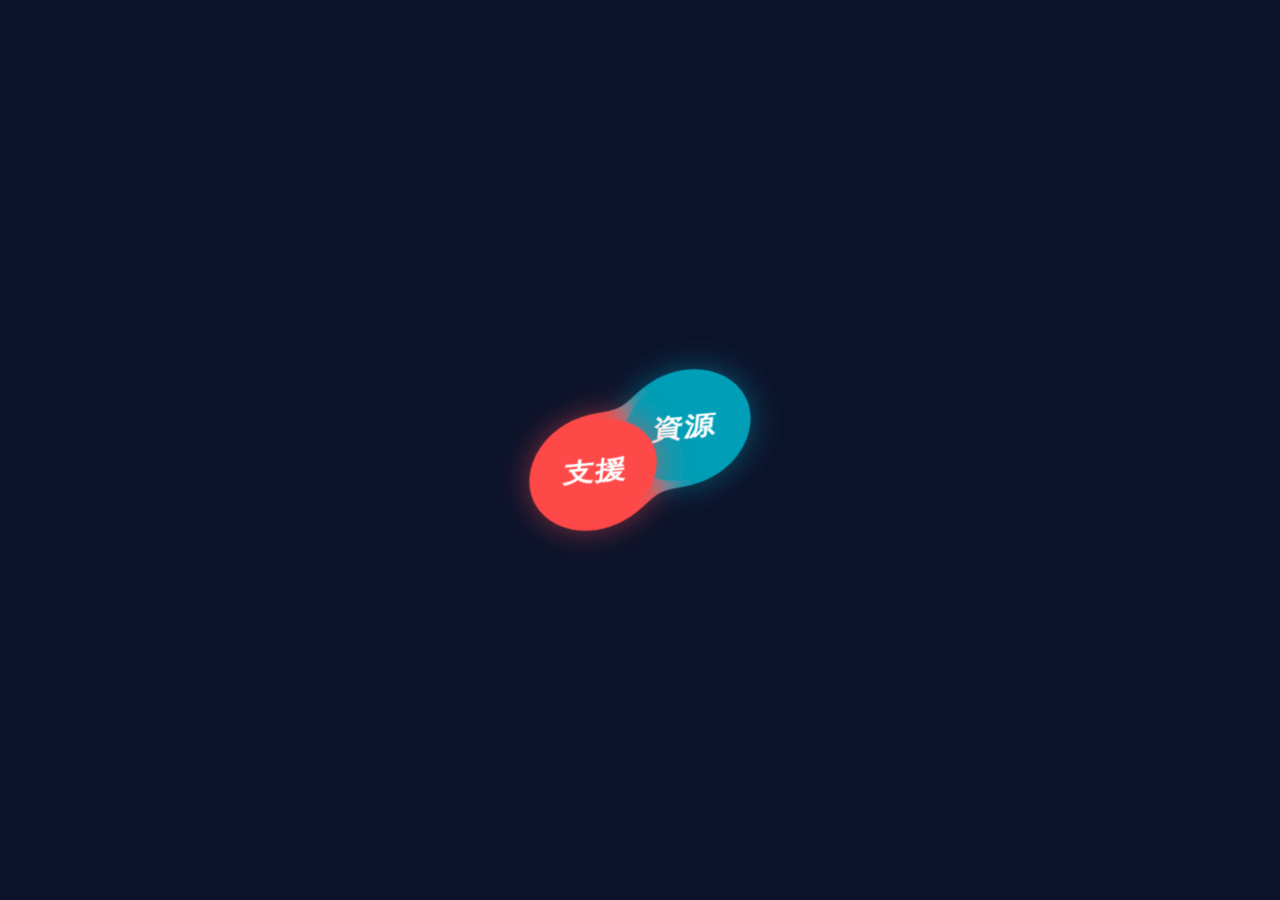
==== index.html @ 85cd34ab "電腦瀏覽適配完成，手機瀏覽仍在調整中" ====
<!DOCTYPE html>
<html lang="zh-TW">
<head>
  <meta charset="UTF-8">
  <meta name="viewport" content="width=device-width, initial-scale=1.0">
  <title>奇老師的資源教室</title>
  <link rel="shortcut icon" href="favicon.ico" type="image/x-icon">
  <!-- 全局與各區塊獨立 CSS -->
  <link rel="stylesheet" href="css/main.css">
  <link rel="stylesheet" href="css/hero.css">
  <link rel="stylesheet" href="css/bento.css">
  <link rel="stylesheet" href="css/modal.css">
</head>
<body>

  <!-- 1. 頂部導覽列 -->
  <header>
    <nav class="navbar">
      <div class="logo">
        <a href="index.html">
         <span class="logo-prefix">奇老師的</span>
         <span class="logo-rotator">
            <span class="logo-word text-blue active">資源</span>
            <span class="logo-word text-red">支援</span>
          </span>
          <span class="logo-suffix">教室</span>
        </a>
      </div>

      <!-- 漢堡按鈕 (手機版) -->
      <button class="hamburger-btn" id="hamburger-btn" type="button" aria-label="選單">
        <span></span>
        <span></span>
        <span></span>
      </button>

      <!-- 導覽連結 -->
      <ul class="nav-links" id="nav-links">
        <li><a href="index.html" class="active">首頁</a></li>
        <li><a href="changelog.html">更新日誌</a></li>
        <li><a href="feedback.html">意見回饋</a></li>
      </ul>
    </nav>
    <div class="nav-overlay" id="nav-overlay"></div>
  </header>

  <!-- 2. Hero 熱門工具圖卡區域 -->
  <main class="hero-wrapper">
    <div class="hero-paper-grain"></div>
    <div class="hero-glow-1"></div>
    <div class="hero-glow-2"></div>

    <div class="hero-content">
      <div class="hero-badge-tag">
        <span class="badge-dot"></span> 最新工具
      </div>

      <!-- 大型熱門工具圖卡 (加上 id="hero-reveal-window"，由 hero.js 動態渲染內容與監聽點擊) -->
      <div class="hero-reveal-window" id="hero-reveal-window" style="cursor: pointer;">
        <img src="" alt="熱門教學工具預覽" class="hero-reveal-img" id="hero-reveal-img" />
        <div class="hero-reveal-overlay">
          <div class="reveal-text" id="hero-reveal-text">載入最新工具中...</div>
        </div>
      </div>

      <!-- 探索更多工具按鈕 -->
      <div class="hero-cta-group">
        <button id="btn-explore" type="button" class="cta-btn-primary">探索更多工具 <i>↓</i></button>
      </div>
    </div>
  </main>

  <!-- 3. 其他工具圖卡區域 -->
  <section id="more-tools" class="bento-section" style="display: none;">
    <div id="bento-container"></div>
  </section>

  <!-- 4. Modal 彈窗 -->
  <div id="tool-modal" class="modal-overlay" style="display: none;">
    <div class="modal-card">
      <button id="modal-close" type="button" class="modal-close-btn" aria-label="關閉彈窗">&times;</button>
      <div id="modal-body"></div>
    </div>
  </div>

  <!-- 主腳本入口 -->
  <script type="module" src="js/app.js"></script>
</body>
</html>
---- css/main.css ----
:root {
  --primary-color: #111827;   /* 石墨黑 */
  --accent-blue: #009FB7;     /* 輔助藍 */
  --accent-red: #FE4A49;      /* 點綴紅 */
  --bg-color: #FFFFFF;        /* 主背景白 */
  --text-color: #111827;
}

html {
  scroll-behavior: smooth;
}

/* 修正通配符語法錯誤 (- 改為 *) */
* {
  box-sizing: border-box;
}

body {
  margin: 0;
  font-family: -apple-system, BlinkMacSystemFont, "Segoe UI", Roboto, "Helvetica Neue", Arial, sans-serif;
  background-color: var(--bg-color);
  color: var(--text-color);
}

/* 導覽列（透光極簡白） */
header {
  position: sticky;
  top: 0;
  z-index: 100;
  background-color: rgba(255, 255, 255, 0.85);
  backdrop-filter: blur(12px);
  -webkit-backdrop-filter: blur(12px); 
  border-bottom: 1px solid rgba(17, 24, 39, 0.06);
}

.navbar {
  display: flex;
  justify-content: space-between;
  align-items: center;
  max-width: 1200px;
  margin: 0 auto;
  padding: 1rem 1.5rem;
}

/* ==========================================================================
   Logo 區塊與 Apple 風格文字輪換樣式
   ========================================================================== */
/* 1. 父容器採用 inline-flex 並置中 */
.logo a {
  display: inline-flex;
  align-items: center;
  font-size: 1.3rem;
  font-weight: 800;
  color: #111827;
  text-decoration: none;
  letter-spacing: -0.5px;
  line-height: 1;
}

.logo-prefix,
.logo-suffix {
  display: inline-flex;
  align-items: center;
  white-space: nowrap;
  line-height: 1;
}

/* 2. 滾動文字容器 */
.logo-rotator {
  position: relative;
  display: inline-flex;
  align-items: center;
  justify-content: center;
  height: 1.35em;
  width: 2.0em; 
  overflow: hidden;
  margin: 0 2px;
  vertical-align: middle;
}

/* 3. 輪換單字定位 */
.logo-word {
  position: absolute;
  top: 0;
  left: 0;
  width: 100%;
  height: 100%;
  display: flex;
  align-items: center;
  justify-content: center;
  white-space: nowrap;
  font-weight: 900;
  line-height: 1;
  margin: 0;
  padding: 0 2px;
  box-sizing: border-box;
  
  /* 預設隱藏在正下方 */
  opacity: 0;
  transform: translateY(100%);
  transition: transform 0.6s cubic-bezier(0.16, 1, 0.3, 1), opacity 0.5s ease;
}

/* 當前顯示狀態 (置中對齊) */
.logo-word.active {
  opacity: 1;
  transform: translateY(0%);
}

/* 向上離場狀態 */
.logo-word.leave {
  opacity: 0;
  transform: translateY(-100%);
}

/* 配色 */
.logo-word.text-blue {
  color: var(--accent-blue); /* #009FB7 湖水藍 */
}

.logo-word.text-red {
  color: var(--accent-red);  /* #FE4A49 珊瑚紅 */
}

/* ==========================================================================
   導覽選單樣式
   ========================================================================== */

.nav-links {
  display: flex;
  list-style: none;
  gap: 1.25rem;
  margin: 0;
  padding: 0;
}

.nav-links a {
  text-decoration: none;
  color: #4B5563;
  font-weight: 600;
  font-size: 0.95rem;
  padding: 8px 16px;
  border-radius: 50px;
  transition: all 0.2s ease;
}

.nav-links a:hover {
  color: #009FB7; /* 游標移入切換為藍色 */
  background-color: rgba(0, 159, 183, 0.06);
}

.nav-links a.active {
  color: #ffffff;
  background-color: #111827; /* 當前頁面活躍狀態為石墨黑 */
  font-weight: 700;
}

/* ==========================================================================
   RWD 漢堡選單樣式 (768px 以下啟用)
   ========================================================================== */

/* 預設隱藏漢堡按鈕與遮罩 */
.hamburger-btn, .nav-overlay {
  display: none;
}

@media (max-width: 768px) {
  /* 顯示漢堡按鈕 */
  .hamburger-btn {
    display: flex;
    flex-direction: column;
    justify-content: space-between;
    width: 28px;
    height: 20px;
    background: transparent;
    border: none;
    cursor: pointer;
    padding: 0;
    z-index: 102;
  }

  .hamburger-btn span {
    width: 100%;
    height: 2.5px;
    background-color: #111827;
    border-radius: 4px;
    transition: all 0.3s cubic-bezier(0.16, 1, 0.3, 1);
  }

  /* 漢堡按鈕轉化為 X 關閉動畫 */
  .hamburger-btn.active span:nth-child(1) {
    transform: translateY(8.5px) rotate(45deg);
  }

  .hamburger-btn.active span:nth-child(2) {
    opacity: 0;
  }

  .hamburger-btn.active span:nth-child(3) {
    transform: translateY(-8.5px) rotate(-45deg);
  }

  /* 導覽選單改為側邊/頂部滑出面板 */
  .nav-links {
    position: fixed;
    top: 0;
    right: -100%; /* 預設推至螢幕外 */
    width: 260px;
    height: 100vh;
    background-color: #ffffff;
    flex-direction: column;
    justify-content: flex-start;
    padding: 5rem 2rem 2rem 2rem;
    gap: 1.25rem;
    box-shadow: -10px 0 30px rgba(0, 0, 0, 0.1);
    transition: right 0.35s cubic-bezier(0.16, 1, 0.3, 1);
    z-index: 101;
  }

  .nav-links.active {
    right: 0; /* 展開選單 */
  }

  .nav-links li {
    width: 100%;
  }

  .nav-links a {
    display: block;
    width: 100%;
    padding: 12px 20px;
    font-size: 1.05rem;
  }

  /* 暗色背板遮罩 */
  .nav-overlay {
    position: fixed;
    inset: 0;
    background-color: rgba(17, 24, 39, 0.4);
    backdrop-filter: blur(4px);
    z-index: 100;
    opacity: 0;
    pointer-events: none;
    transition: opacity 0.35s ease;
  }

  .nav-overlay.active {
    display: block;
    opacity: 1;
    pointer-events: auto;
  }
}
---- css/hero.css ----
/* ==========================================================================
   高級質感沉浸式 Hero Showcase 樣式 (極簡黑白灰 + 藍紅精緻點綴)
   已整合：全載體響應式放大滿版、動畫影片適配與開場防閃爍機制
   ========================================================================== */

/* 1. 沉浸式 Hero 外層容器 (整合全螢幕響應式) */
.hero-wrapper {
  position: relative;
  width: 100%;
  /* 彈性最小高度：大螢幕適度撐滿視埠（扣除導覽列），同時讓手機不被強迫拉過長 */
  min-height: calc(100vh - 70px);
  display: flex;
  flex-direction: column;
  justify-content: center;
  align-items: center;
  background-color: #FFFFFF; /* 純白基底 */
  color: #111827;           /* 石墨黑文字 */
  overflow: hidden;
  padding: 2rem 1.5rem 3rem 1.5rem;
  box-sizing: border-box;
  
  /* 開場防閃爍控制 */
  opacity: 0;
  transition: opacity 0.4s ease;
}

/* Splash 動畫結束後顯現 */
.hero-wrapper.splash-ready {
  opacity: 1;
}

/* 2. SVG 微細質感肌理圖層 */
.hero-paper-grain {
  position: absolute;
  top: 0;
  left: 0;
  width: 100%;
  height: 100%;
  z-index: 2;
  pointer-events: none;
  opacity: 0.03; /* 極隱約紙張顆粒質感 */
  background-image: url("data:image/svg+xml,%3Csvg viewBox='0 0 200 200' xmlns='http://www.w3.org/2000/svg'%3E%3Cfilter id='noiseFilter'%3E%3CfeTurbulence type='fractalNoise' baseFrequency='0.8' numOctaves='3' stitchTiles='stitch'/%3E%3C/filter%3E%3Crect width='100%25' height='100%25' filter='url(%23noiseFilter)'/%3E%3C/svg%3E");
}

/* 3. 背景毛玻璃流光 */
.hero-glow-1 {
  position: absolute;
  top: 15%;
  left: 15%;
  width: 600px;
  height: 600px;
  background: radial-gradient(circle, rgba(229, 231, 235, 0.8) 0%, rgba(255, 255, 255, 0) 70%);
  filter: blur(100px);
  z-index: 1;
  animation: floatFluid 14s infinite alternate ease-in-out;
}

.hero-glow-2 {
  position: absolute;
  bottom: 10%;
  right: 15%;
  width: 650px;
  height: 650px;
  background: radial-gradient(circle, rgba(0, 159, 183, 0.15) 0%, rgba(255, 255, 255, 0) 70%);
  filter: blur(120px);
  z-index: 1;
  animation: floatFluid 18s infinite alternate-reverse ease-in-out;
}

@keyframes floatFluid {
  0% { transform: translate(0, 0) scale(1); }
  50% { transform: translate(40px, -30px) scale(1.1); }
  100% { transform: translate(-20px, 20px) scale(0.95); }
}

/* 4. 中央內容區域 (拓寬最大邊界至 1380px，提升大螢幕滿版感) */
.hero-content {
  position: relative;
  z-index: 5;
  text-align: center;
  width: 100%;
  max-width: 1380px;
  margin: 0 auto;
}

.hero-badge-tag {
  display: inline-flex;
  align-items: center;
  gap: 8px;
  padding: 6px 20px;
  background: #F9FAFB;
  border: 1px solid rgba(17, 24, 39, 0.1);
  border-radius: 50px;
  font-size: 0.85rem;
  font-weight: 700;
  letter-spacing: 1.5px;
  color: #111827;
  text-transform: uppercase;
  margin-bottom: 1.25rem;
  box-shadow: 0 2px 10px rgba(0, 0, 0, 0.02);
}

.badge-dot {
  width: 8px;
  height: 8px;
  background-color: #FE4A49;
  border-radius: 50%;
  display: inline-block;
  box-shadow: 0 0 6px rgba(254, 74, 73, 0.6);
}

/* 5. 熱門工具卡片展示視窗 (大幅拉大視窗高度與寬度，支援動畫影片與圖像全滿填滿) */
.hero-reveal-window {
  position: relative;
  width: 100%;
  /* 採用 clamp 響應式：最小 360px、標準比例為視埠 58vh、最大可達 680px */
  height: clamp(360px, 58vh, 680px);
  margin: 0 auto 1.75rem auto;
  border-radius: 28px;
  overflow: hidden;
  border: 1px solid rgba(17, 24, 39, 0.08);
  box-shadow: 0 25px 50px -12px rgba(0, 0, 0, 0.18), 0 2px 6px rgba(0, 0, 0, 0.04);
  background: #111827;
  backdrop-filter: blur(20px);
  cursor: pointer;
  transition: transform 0.4s cubic-bezier(0.16, 1, 0.3, 1), box-shadow 0.4s ease;
}

.hero-reveal-window:hover {
  transform: translateY(-4px);
  box-shadow: 0 35px 60px -12px rgba(0, 159, 183, 0.25);
}

/* 影片與圖片統一做滿視窗 (object-fit: cover 確保全滿不失真) */
.hero-reveal-img,
.hero-reveal-window video {
  width: 100%;
  height: 100%;
  object-fit: cover;
  display: block;
  transition: transform 0.6s cubic-bezier(0.16, 1, 0.3, 1);
}

.hero-reveal-window:hover .hero-reveal-img,
.hero-reveal-window:hover video {
  transform: scale(1.025);
}

.hero-reveal-overlay {
  position: absolute;
  top: 0;
  left: 0;
  width: 100%;
  height: 100%;
  background: linear-gradient(to top, rgba(17, 24, 39, 0.9) 0%, rgba(17, 24, 39, 0.3) 55%, transparent 100%);
  display: flex;
  flex-direction: column;
  justify-content: flex-end;
  align-items: center;
  padding: 2.5rem 2rem 1.75rem 2rem;
  pointer-events: none;
  box-sizing: border-box;
}

.reveal-text {
  /* 動態動態微調字體，在 4K 電子白板與桌機上均清晰醒目 */
  font-size: clamp(1.2rem, 2vw, 1.75rem);
  font-weight: 800;
  color: #ffffff;
  letter-spacing: -0.01em;
  text-shadow: 0 2px 6px rgba(0, 0, 0, 0.4);
}

/* 6. 按鈕區域 */
.hero-cta-group {
  display: flex;
  justify-content: center;
  align-items: center;
  margin-top: 0.5rem;
}

/* 探索更多工具 (主膠囊按鈕) */
.cta-btn-primary {
  padding: 16px 36px;
  background: #111827;
  color: #ffffff;
  font-weight: 700;
  font-size: 1.05rem;
  border-radius: 50px;
  border: none;
  cursor: pointer;
  text-decoration: none;
  transition: all 0.25s ease;
  box-shadow: 0 8px 20px rgba(17, 24, 39, 0.12);
  display: inline-flex;
  align-items: center;
  gap: 8px;
}

.cta-btn-primary:hover {
  background: #1f2937;
  transform: translateY(-2px);
  box-shadow: 0 10px 25px rgba(254, 74, 73, 0.25);
}

.cta-btn-primary i {
  font-style: normal;
  transition: transform 0.25s ease;
}

.cta-btn-primary:hover i {
  transform: translateY(3px); /* 游標移入時箭頭微向下動態效果 */
}

/* ==========================================================================
   行動裝置 (Mobile / Tablet 響應式優化)
   ========================================================================== */

@media (max-width: 768px) {
  .hero-wrapper {
    min-height: auto;
    padding: 1.5rem 1rem 2.5rem 1rem;
  }

  .hero-reveal-window {
    /* 手機版適度將高度切換至 45vh (最小 260px)，防止全螢幕把底部的探索按鈕推擠出視窗 */
    height: clamp(260px, 45vh, 380px);
    border-radius: 20px;
    margin-bottom: 1.25rem;
  }

  .hero-reveal-overlay {
    padding: 1.5rem 1rem 1.25rem 1rem;
  }

  .cta-btn-primary {
    padding: 14px 28px;
    font-size: 0.95rem;
  }
}
---- css/bento.css ----
/* ==========================================================================
   Bento Grid 卡片區塊 (相容 VanillaTilt 與 JSON 縮圖影片)
   專職負責網格排版與卡片 Hover 動態，不包含任何 Modal 樣式
   ========================================================================== */

.bento-section {
  max-width: 1200px;
  margin: 0 auto;
  padding: 4rem 1.5rem 6rem 1.5rem;
  scroll-margin-top: 5rem;
  animation: fadeIn 0.5s ease-in-out forwards;
}

@keyframes fadeIn {
  from {
    opacity: 0;
    transform: translateY(20px);
  }
  to {
    opacity: 1;
    transform: translateY(0);
  }
}

.section-title-wrapper {
  text-align: center;
  margin-bottom: 3rem;
}

.section-title {
  font-size: 2rem;
  font-weight: 800;
  color: #111827;
  margin-bottom: 0.5rem;
}

.section-subtitle {
  font-size: 1rem;
  color: #6B7280;
}

.bento-grid {
  display: grid;
  grid-template-columns: repeat(auto-fill, minmax(280px, 1fr));
  gap: 1.75rem;
}

.bento-card {
  position: relative;
  background: #ffffff;
  border: 1px solid #E5E7EB;
  border-radius: 20px;
  overflow: hidden;
  transition: all 0.3s ease;
  cursor: pointer;
  box-shadow: 0 4px 6px -1px rgba(0, 0, 0, 0.03);
  display: flex;
  flex-direction: column;
}

.bento-card:hover {
  border-color: #009FB7;
  box-shadow: 0 12px 24px -4px rgba(0, 159, 183, 0.15);
}

/* 狀態控制：維護中 / 即將推出 */
.bento-card.status-maintenance,
.bento-card.status-coming_soon {
  filter: grayscale(100%);
  opacity: 0.7;
}

/* 維護 / 即將推出 Badge 標籤 */
.card-badge {
  position: absolute;
  top: 12px;
  right: 12px;
  z-index: 10;
  background: rgba(17, 24, 39, 0.85);
  color: #ffffff;
  font-size: 0.75rem;
  font-weight: 700;
  padding: 4px 10px;
  border-radius: 50px;
  backdrop-filter: blur(4px);
}

.bento-card.status-maintenance .card-badge {
  background-color: #ef4444;
}

.bento-card.status-coming_soon .card-badge {
  background-color: #f59e0b;
}

/* ==========================================================================
   Bento Grid 縮圖與 Hover 影片淡入切換 (修正版)
   ========================================================================== */

.preview-wrapper {
  position: relative;
  width: 100%;
  height: 180px;
  overflow: hidden;
  background: #F3F4F6;
}

.preview-img {
  width: 100%;
  height: 100%;
  object-fit: cover;
  transition: transform 0.4s ease;
}

/* 影片預設隱藏 (透明度 0 + 禁止點擊穿透) */
.preview-video {
  position: absolute;
  top: 0;
  left: 0;
  width: 100%;
  height: 100%;
  object-fit: cover;
  opacity: 0; /* 平時透明隱藏，露出底下的圖片 */
  transition: opacity 0.3s ease;
  pointer-events: none;
}

/* 卡片 Hover 效果：圖片放大 + 影片淡入顯現 */
.bento-card:hover .preview-img {
  transform: scale(1.05);
}

.bento-card:hover .preview-video {
  opacity: 1; /* 滑鼠移入時，影片淡入顯示 */
}

.card-content {
  padding: 1.25rem 1.5rem;
}

.platform-icons {
  display: flex;
  gap: 6px;
  margin-bottom: 0.5rem;
}

.platform-icons span,
.platform-icons i {
  font-size: 0.75rem;
  color: #009FB7;
  background: rgba(0, 159, 183, 0.08);
  font-weight: 700;
  padding: 2px 8px;
  border-radius: 4px;
}

.card-title {
  font-size: 1.2rem;
  font-weight: 700;
  color: #111827;
  margin: 0;
}

@media (max-width: 768px) {
  .bento-grid {
    grid-template-columns: 1fr;
  }
}
---- css/modal.css ----
/* ==========================================================================
   Modal 工具預覽彈窗專用樣式
   ========================================================================== */

.modal-overlay {
  position: fixed !important;
  inset: 0 !important;
  width: 100vw !important;
  height: 100vh !important;
  height: 100dvh !important;
  background-color: rgba(17, 24, 39, 0.75);
  backdrop-filter: blur(8px);
  -webkit-backdrop-filter: blur(8px);
  z-index: 999999 !important;

  display: none; /* 由 JS 切換為 flex */
  justify-content: center;
  align-items: center;

  padding: 1.25rem;
  box-sizing: border-box;

  opacity: 0;
  transition: opacity 0.2s ease;
}

/* 顯示狀態 (.active) */
.modal-overlay.active {
  opacity: 1;
}

/* 彈窗主體 (相容 .modal-content 與 .modal-card) */
.modal-content,
.modal-card {
  position: relative;
  background-color: #ffffff;
  width: 100%;
  max-width: 620px;
  max-height: 85vh;
  max-height: 85dvh;
  border-radius: 24px;
  overflow-y: auto;
  box-shadow: 0 25px 50px -12px rgba(0, 0, 0, 0.3);
  -webkit-overflow-scrolling: touch;
  overscroll-behavior: contain;

  transform: translateY(15px) scale(0.96);
  transition: transform 0.2s cubic-bezier(0.16, 1, 0.3, 1);
}

.modal-overlay.active .modal-content,
.modal-overlay.active .modal-card {
  transform: translateY(0) scale(1);
}

/* 關閉按鈕（符合電子白板 48px+ 觸控邊界規範） */
.modal-close-btn {
  position: absolute;
  top: 1rem;
  right: 1rem;
  width: 48px;
  height: 48px;
  background: rgba(17, 24, 39, 0.6);
  color: #ffffff;
  border: none;
  border-radius: 50%;
  font-size: 1.5rem;
  cursor: pointer;
  z-index: 10;
  display: flex;
  justify-content: center;
  align-items: center;
  transition: background 0.2s ease, transform 0.2s ease;
  line-height: 1;
}

.modal-close-btn:hover {
  background: #111827;
  transform: scale(1.05);
}

/* 影音預覽區塊 */
.modal-preview {
  width: 100%;
  height: 220px;
  background-color: #000000;
  position: relative;
  overflow: hidden;
  border-top-left-radius: 24px;
  border-top-right-radius: 24px;
}

.modal-preview img,
.modal-preview video {
  width: 100%;
  height: 100%;
  object-fit: cover;
}

/* 內容文字區塊 */
.modal-body-content {
  padding: 1.5rem 1.75rem 2rem 1.75rem;
}

.modal-header-info {
  display: flex;
  justify-content: space-between;
  align-items: center;
  margin-bottom: 0.25rem;
}

.modal-version-tag {
  font-size: 0.85rem;
  color: #6B7280;
  font-weight: 600;
}

.modal-title {
  margin: 0.25rem 0 0.75rem 0;
  font-size: 1.75rem;
  font-weight: 800;
  color: #111827;
}

.modal-platforms {
  display: flex;
  gap: 6px;
  margin-bottom: 1rem;
  flex-wrap: wrap;
}

.modal-platform-badge {
  font-size: 0.75rem;
  font-weight: 700;
  color: #009FB7;
  background: rgba(0, 159, 183, 0.08);
  padding: 4px 10px;
  border-radius: 50px;
}

.modal-description {
  font-size: 1rem;
  line-height: 1.6;
  color: #4B5563;
  margin-bottom: 1.5rem;
}

.modal-features {
  margin-bottom: 1.75rem;
}

.modal-features h3 {
  font-size: 1rem;
  font-weight: 700;
  color: #111827;
  margin-bottom: 0.5rem;
}

.modal-features ul {
  padding-left: 1.25rem;
  color: #4B5563;
  line-height: 1.7;
  margin: 0;
}

/* 操作按鈕 (對齊品牌色彩系統) */
.modal-action-btn {
  display: block;
  width: 100%;
  padding: 14px 24px;
  text-align: center;
  background-color: #111827;
  color: #ffffff;
  text-decoration: none;
  font-size: 1rem;
  font-weight: 700;
  border-radius: 50px;
  transition: all 0.2s ease;
  border: none;
  cursor: pointer;
  box-sizing: border-box;
}

.modal-action-btn:hover:not(.disabled) {
  background-color: #009FB7;
  transform: translateY(-2px);
}

.modal-action-btn.disabled {
  background-color: #9CA3AF;
  cursor: not-allowed;
  pointer-events: none;
}

@media (max-width: 640px) {
  .modal-overlay {
    padding: 0.75rem;
  }

  .modal-content,
  .modal-card {
    border-radius: 20px;
  }

  .modal-preview {
    height: 170px;
    border-top-left-radius: 20px;
    border-top-right-radius: 20px;
  }

  .modal-body-content {
    padding: 1.25rem 1.25rem 1.5rem 1.25rem;
  }

  .modal-title {
    font-size: 1.35rem;
  }

  .modal-close-btn {
    top: 0.75rem;
    right: 0.75rem;
    width: 44px;
    height: 44px;
  }
}
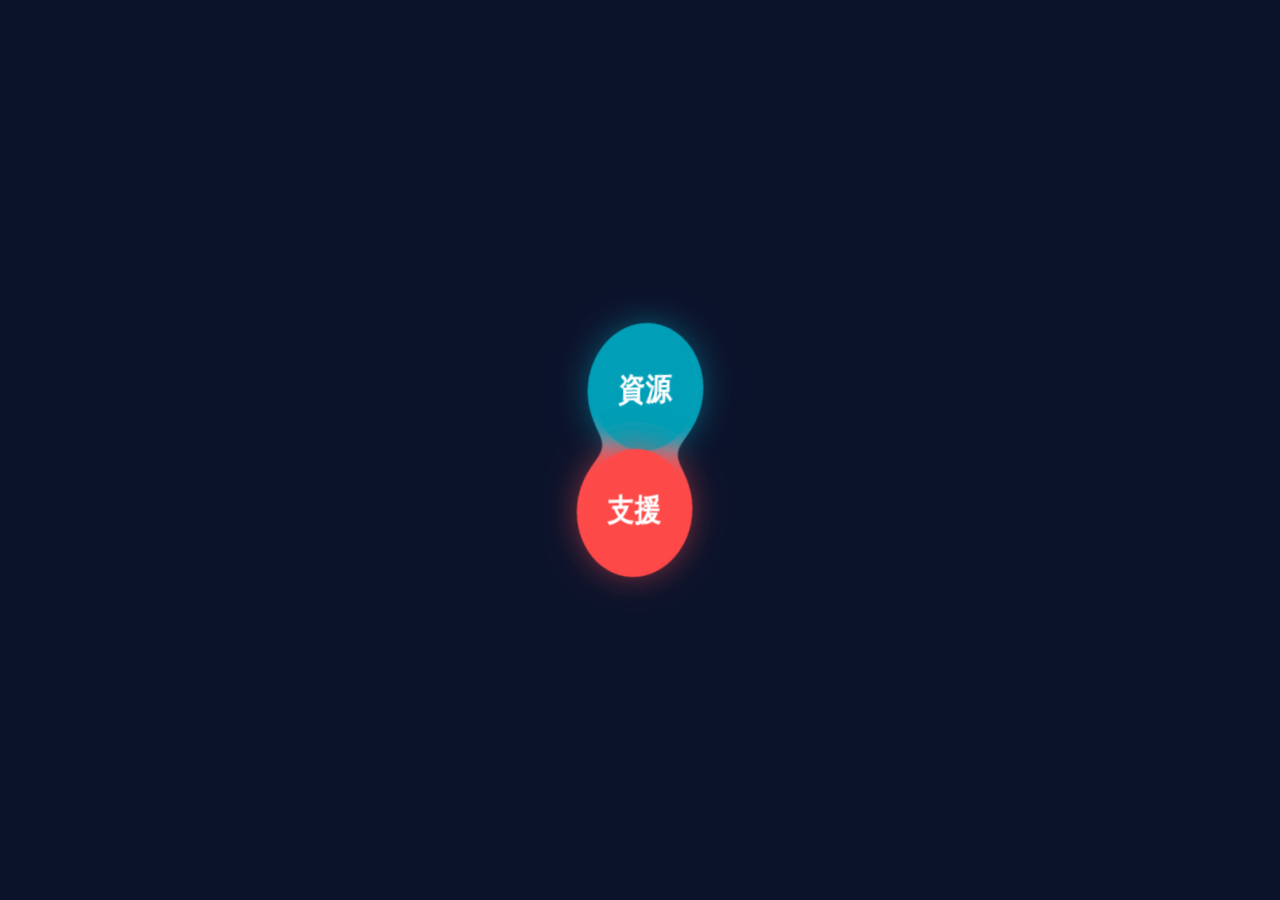
==== commit d47998a4: "使用者體驗改善" ====
--- a/index.html
+++ b/index.html
@@ -57,7 +57,7 @@
 
       <!-- 大型熱門工具圖卡 (加上 id="hero-reveal-window"，由 hero.js 動態渲染內容與監聽點擊) -->
       <div class="hero-reveal-window" id="hero-reveal-window" style="cursor: pointer;">
-        <img src="" alt="熱門教學工具預覽" class="hero-reveal-img" id="hero-reveal-img" />
+        <img src="" alt="最新工具預覽" class="hero-reveal-img" id="hero-reveal-img" />
         <div class="hero-reveal-overlay">
           <div class="reveal-text" id="hero-reveal-text">載入最新工具中...</div>
         </div>
--- a/css/main.css
+++ b/css/main.css
@@ -165,6 +165,19 @@
 }
 
 @media (max-width: 768px) {
+  .navbar {
+    gap: 1rem;
+    padding: 0.875rem 1rem;
+  }
+
+  .logo {
+    min-width: 0;
+  }
+
+  .logo a {
+    font-size: clamp(1rem, 4.5vw, 1.3rem);
+  }
+
   /* 顯示漢堡按鈕 */
   .hamburger-btn {
     display: flex;
@@ -177,6 +190,7 @@
     cursor: pointer;
     padding: 0;
     z-index: 102;
+    flex-shrink: 0;
   }
 
   .hamburger-btn span {
@@ -204,21 +218,30 @@
   .nav-links {
     position: fixed;
     top: 0;
-    right: -100%; /* 預設推至螢幕外 */
-    width: 260px;
+    right: 0;
+    width: min(280px, 85vw);
     height: 100vh;
+    height: 100dvh;
     background-color: #ffffff;
     flex-direction: column;
     justify-content: flex-start;
     padding: 5rem 2rem 2rem 2rem;
     gap: 1.25rem;
     box-shadow: -10px 0 30px rgba(0, 0, 0, 0.1);
-    transition: right 0.35s cubic-bezier(0.16, 1, 0.3, 1);
+    opacity: 0;
+    visibility: hidden;
+    pointer-events: none;
+    transform: translateY(-8px);
+    transition: opacity 0.25s ease, transform 0.25s ease, visibility 0s linear 0.25s;
     z-index: 101;
   }
 
   .nav-links.active {
-    right: 0; /* 展開選單 */
+    opacity: 1;
+    visibility: visible;
+    pointer-events: auto;
+    transform: translateY(0);
+    transition-delay: 0s;
   }
 
   .nav-links li {
--- a/css/hero.css
+++ b/css/hero.css
@@ -223,8 +223,7 @@
   }
 
   .hero-reveal-window {
-    /* 手機版適度將高度切換至 45vh (最小 260px)，防止全螢幕把底部的探索按鈕推擠出視窗 */
-    height: clamp(260px, 45vh, 380px);
+    height: clamp(200px, 62vw, 380px);
     border-radius: 20px;
     margin-bottom: 1.25rem;
   }
@@ -237,4 +236,8 @@
     padding: 14px 28px;
     font-size: 0.95rem;
   }
+
+  .reveal-text {
+    font-size: clamp(1rem, 4.5vw, 1.4rem);
+  }
 }
--- a/css/bento.css
+++ b/css/bento.css
@@ -162,7 +162,20 @@
 }
 
 @media (max-width: 768px) {
+  .bento-section {
+    padding: 3rem 1rem 4rem;
+  }
+
   .bento-grid {
     grid-template-columns: 1fr;
+    gap: 1rem;
+  }
+
+  .preview-wrapper {
+    height: clamp(160px, 55vw, 240px);
+  }
+
+  .card-content {
+    padding: 1rem 1.125rem;
   }
 }
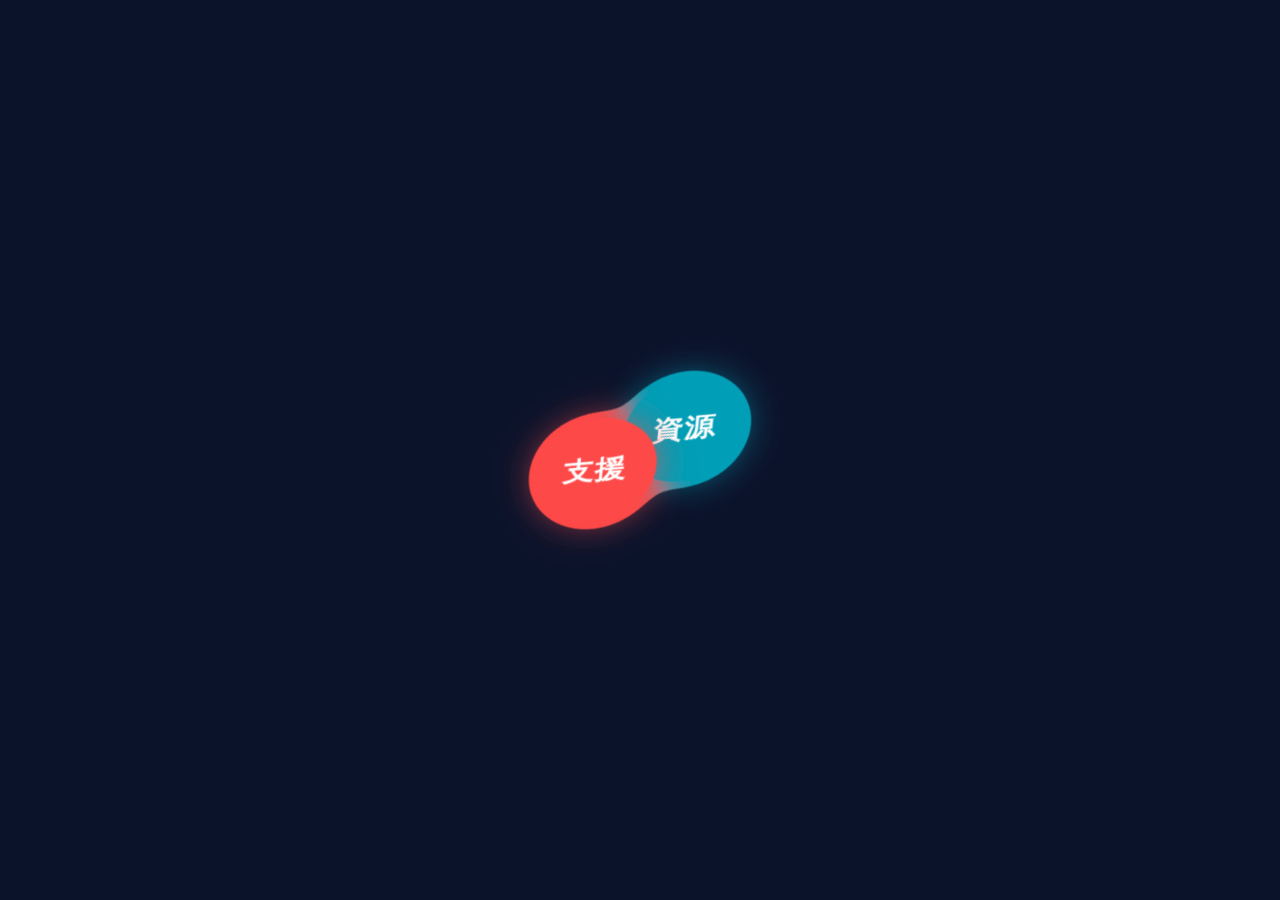
==== commit 5896f639: "撰寫更新日誌" ====
--- a/index.html
+++ b/index.html
@@ -5,7 +5,6 @@
   <meta name="viewport" content="width=device-width, initial-scale=1.0">
   <title>奇老師的資源教室</title>
   <link rel="shortcut icon" href="favicon.ico" type="image/x-icon">
-  <!-- 全局與各區塊獨立 CSS -->
   <link rel="stylesheet" href="css/main.css">
   <link rel="stylesheet" href="css/hero.css">
   <link rel="stylesheet" href="css/bento.css">
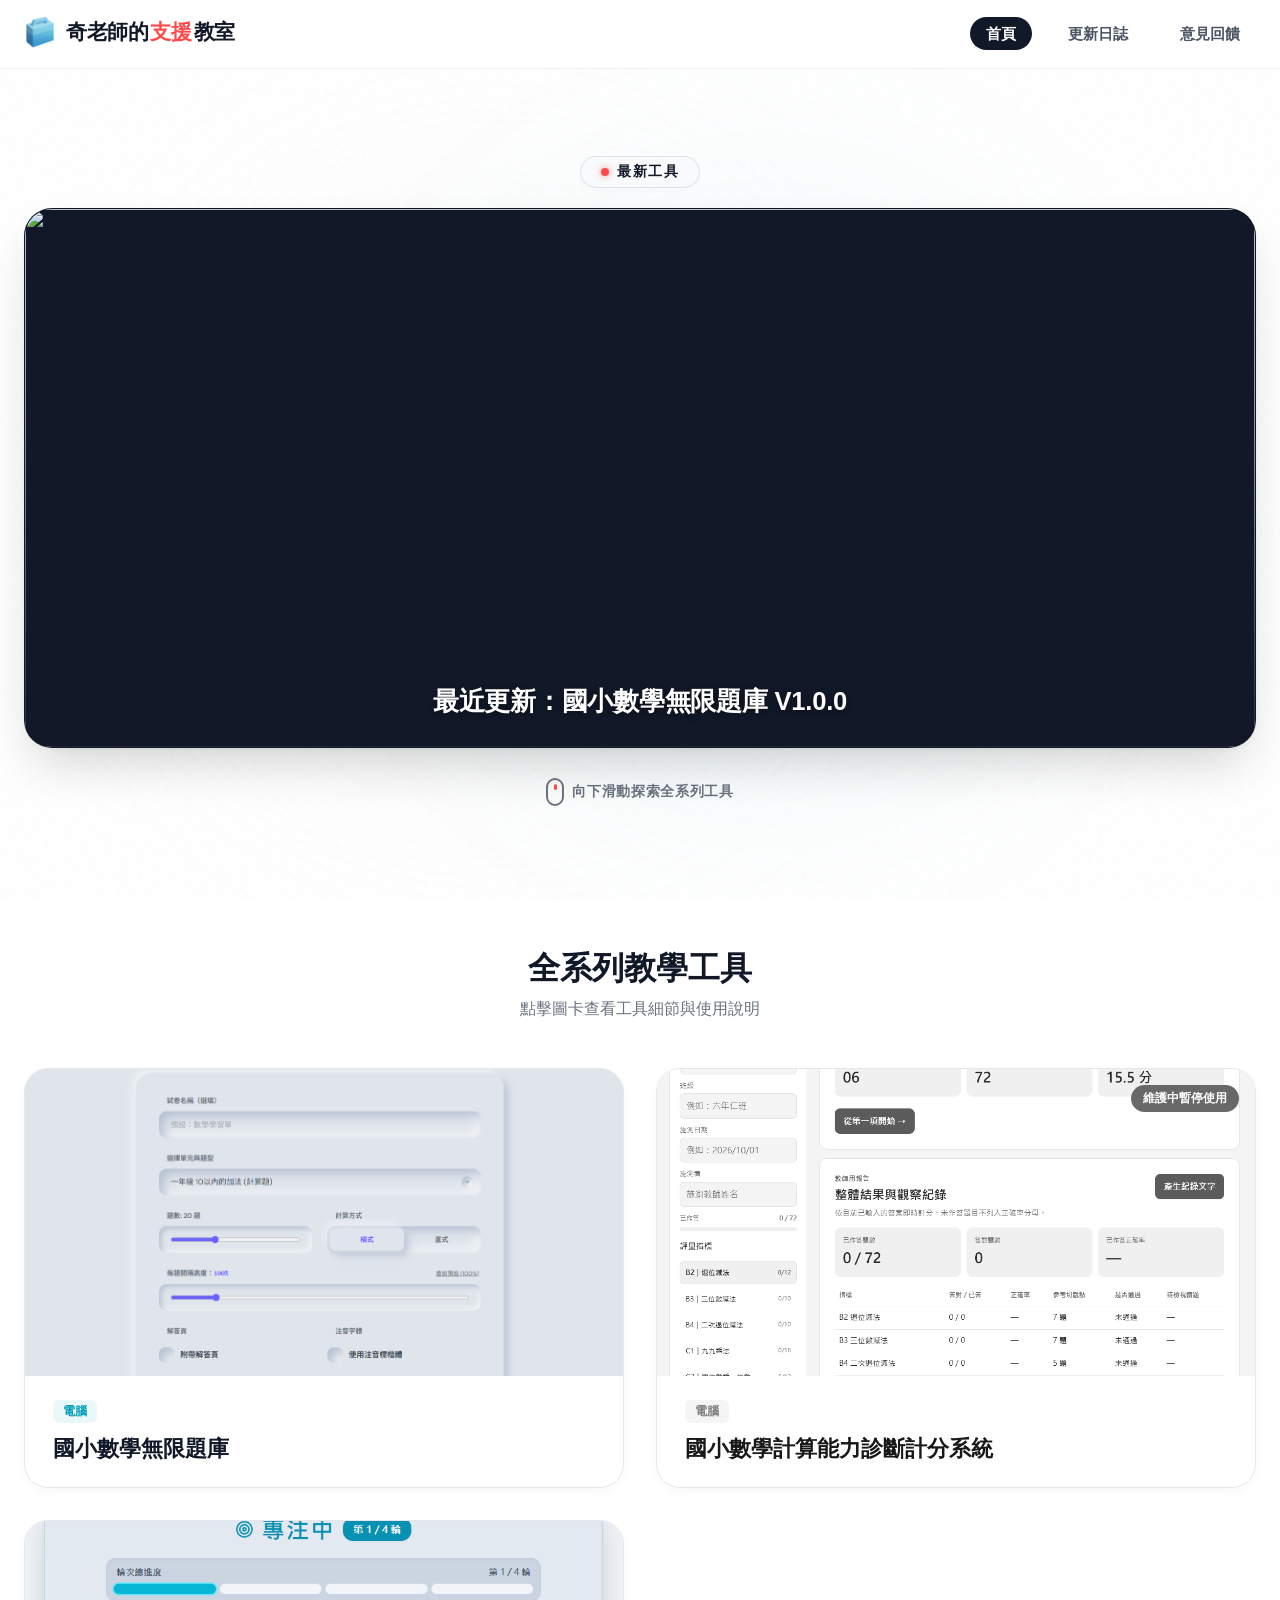
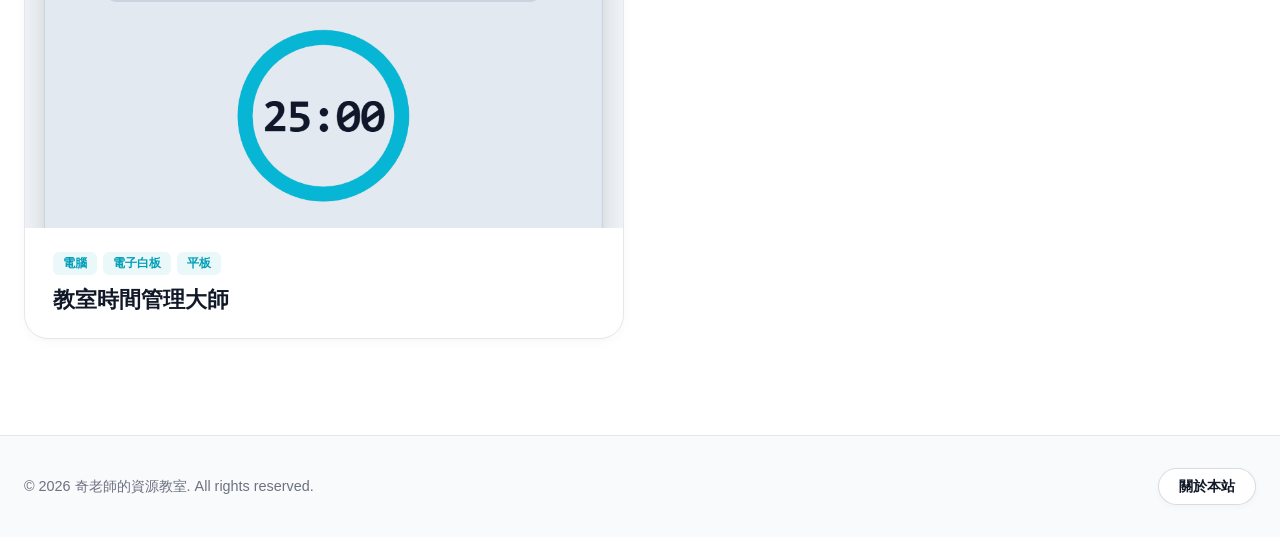
==== commit 67481995: "UI/UX update" ====
--- a/index.html
+++ b/index.html
@@ -5,10 +5,23 @@
   <meta name="viewport" content="width=device-width, initial-scale=1.0">
   <title>奇老師的資源教室</title>
   <link rel="shortcut icon" href="favicon.ico" type="image/x-icon">
+
+  <!-- 開場防閃爍同步判斷：在瀏覽器繪製任何畫面之前執行 -->
+  <script>
+    if (sessionStorage.getItem('splashPlayed') !== 'true') {
+      document.documentElement.classList.add('is-splashing');
+    }
+  </script>
+
   <link rel="stylesheet" href="css/main.css">
   <link rel="stylesheet" href="css/hero.css">
   <link rel="stylesheet" href="css/bento.css">
   <link rel="stylesheet" href="css/modal.css">
+
+  <!-- 動畫與平滑滾動依賴套件：Anime.js / WOW.js / Lenis -->
+  <script src="https://cdnjs.cloudflare.com/ajax/libs/animejs/3.2.2/anime.min.js" defer></script>
+  <script src="https://cdnjs.cloudflare.com/ajax/libs/wow/1.1.2/wow.min.js" defer></script>
+  <script src="https://unpkg.com/lenis@1.1.18/dist/lenis.min.js" defer></script>
 </head>
 <body>
 
@@ -17,12 +30,15 @@
     <nav class="navbar">
       <div class="logo">
         <a href="index.html">
-         <span class="logo-prefix">奇老師的</span>
-         <span class="logo-rotator">
-            <span class="logo-word text-blue active">資源</span>
-            <span class="logo-word text-red">支援</span>
+          <img src="assets/images/logo.png" alt="奇老師的資源教室 Logo" class="logo-img">
+          <span class="logo-text-group">
+            <span class="logo-prefix">奇老師的</span>
+            <span class="logo-rotator">
+              <span class="logo-word text-blue active">資源</span>
+              <span class="logo-word text-red">支援</span>
+            </span>
+            <span class="logo-suffix">教室</span>
           </span>
-          <span class="logo-suffix">教室</span>
         </a>
       </div>
 
@@ -54,7 +70,7 @@
         <span class="badge-dot"></span> 最新工具
       </div>
 
-      <!-- 大型熱門工具圖卡 (加上 id="hero-reveal-window"，由 hero.js 動態渲染內容與監聽點擊) -->
+      <!-- 大型熱門工具圖卡 -->
       <div class="hero-reveal-window" id="hero-reveal-window" style="cursor: pointer;">
         <img src="" alt="最新工具預覽" class="hero-reveal-img" id="hero-reveal-img" />
         <div class="hero-reveal-overlay">
@@ -62,19 +78,33 @@
         </div>
       </div>
 
-      <!-- 探索更多工具按鈕 -->
-      <div class="hero-cta-group">
-        <button id="btn-explore" type="button" class="cta-btn-primary">探索更多工具 <i>↓</i></button>
+      <!-- 向下滑動導引指示器 -->
+      <div class="hero-scroll-cue" id="hero-scroll-cue" title="向下滑動瀏覽全系列工具">
+        <span class="scroll-cue-mouse">
+          <span class="scroll-cue-wheel"></span>
+        </span>
+        <span>向下滑動探索全系列工具</span>
       </div>
-    </div>
   </main>
 
-  <!-- 3. 其他工具圖卡區域 -->
-  <section id="more-tools" class="bento-section" style="display: none;">
+  <!-- 3. 全系列教學工具圖卡區域 -->
+  <section id="more-tools" class="bento-section">
     <div id="bento-container"></div>
   </section>
 
-  <!-- 4. Modal 彈窗 -->
+  <!-- 4. 網站通用頁尾 -->
+  <footer class="site-footer">
+    <div class="footer-container">
+      <div class="footer-copyright">
+        &copy; <span id="footer-year">2026</span> 奇老師的資源教室. All rights reserved.
+      </div>
+      <div class="footer-actions">
+        <button type="button" id="btn-about-me" class="footer-about-btn">關於本站</button>
+      </div>
+    </div>
+  </footer>
+
+  <!-- 5. Modal 彈窗 -->
   <div id="tool-modal" class="modal-overlay" style="display: none;">
     <div class="modal-card">
       <button id="modal-close" type="button" class="modal-close-btn" aria-label="關閉彈窗">&times;</button>
--- a/css/main.css
+++ b/css/main.css
@@ -6,11 +6,11 @@
   --text-color: #111827;
 }
 
+/* 改為 auto，避免原生 smooth 與 Lenis 平滑滾動互相衝突導致滾輪延遲跳頁 */
 html {
-  scroll-behavior: smooth;
-}
-
-/* 修正通配符語法錯誤 (- 改為 *) */
+  scroll-behavior: auto;
+}
+
 * {
   box-sizing: border-box;
 }
@@ -20,9 +20,26 @@
   font-family: -apple-system, BlinkMacSystemFont, "Segoe UI", Roboto, "Helvetica Neue", Arial, sans-serif;
   background-color: var(--bg-color);
   color: var(--text-color);
-}
-
-/* 導覽列（透光極簡白） */
+  min-height: 100vh;
+  display: flex;
+  flex-direction: column;
+}
+
+/* 開場動畫期間防閃爍控制 */
+html.is-splashing {
+  background-color: #0B132B;
+  overflow: hidden;
+}
+
+html.is-splashing header,
+html.is-splashing .bento-section,
+html.is-splashing .site-footer {
+  opacity: 0;
+  visibility: hidden;
+  transform: translateY(-10px);
+}
+
+/* 導覽列（透光極簡白，支援 Splash 結束後的優雅進場過渡） */
 header {
   position: sticky;
   top: 0;
@@ -31,13 +48,19 @@
   backdrop-filter: blur(12px);
   -webkit-backdrop-filter: blur(12px); 
   border-bottom: 1px solid rgba(17, 24, 39, 0.06);
+  opacity: 1;
+  visibility: visible;
+  transform: translateY(0);
+  transition: opacity 0.6s cubic-bezier(0.16, 1, 0.3, 1),
+              transform 0.6s cubic-bezier(0.16, 1, 0.3, 1),
+              visibility 0s linear 0s;
 }
 
 .navbar {
   display: flex;
   justify-content: space-between;
   align-items: center;
-  max-width: 1200px;
+  max-width: 1380px; /* 與下方 Hero 大圖卡、Bento 網格、頁尾左右完全切齊 */
   margin: 0 auto;
   padding: 1rem 1.5rem;
 }
@@ -45,10 +68,10 @@
 /* ==========================================================================
    Logo 區塊與 Apple 風格文字輪換樣式
    ========================================================================== */
-/* 1. 父容器採用 inline-flex 並置中 */
 .logo a {
   display: inline-flex;
   align-items: center;
+  gap: 10px;
   font-size: 1.3rem;
   font-weight: 800;
   color: #111827;
@@ -57,6 +80,24 @@
   line-height: 1;
 }
 
+.logo-img {
+  height: 32px;
+  width: auto;
+  flex-shrink: 0;
+  object-fit: contain;
+  border-radius: 6px;
+  transition: transform 0.3s cubic-bezier(0.16, 1, 0.3, 1);
+}
+
+.logo a:hover .logo-img {
+  transform: scale(1.08);
+}
+
+.logo-text-group {
+  display: inline-flex;
+  align-items: center;
+}
+
 .logo-prefix,
 .logo-suffix {
   display: inline-flex;
@@ -65,7 +106,6 @@
   line-height: 1;
 }
 
-/* 2. 滾動文字容器 */
 .logo-rotator {
   position: relative;
   display: inline-flex;
@@ -78,7 +118,6 @@
   vertical-align: middle;
 }
 
-/* 3. 輪換單字定位 */
 .logo-word {
   position: absolute;
   top: 0;
@@ -94,38 +133,32 @@
   margin: 0;
   padding: 0 2px;
   box-sizing: border-box;
-  
-  /* 預設隱藏在正下方 */
   opacity: 0;
   transform: translateY(100%);
   transition: transform 0.6s cubic-bezier(0.16, 1, 0.3, 1), opacity 0.5s ease;
 }
 
-/* 當前顯示狀態 (置中對齊) */
 .logo-word.active {
   opacity: 1;
   transform: translateY(0%);
 }
 
-/* 向上離場狀態 */
 .logo-word.leave {
   opacity: 0;
   transform: translateY(-100%);
 }
 
-/* 配色 */
 .logo-word.text-blue {
-  color: var(--accent-blue); /* #009FB7 湖水藍 */
+  color: var(--accent-blue);
 }
 
 .logo-word.text-red {
-  color: var(--accent-red);  /* #FE4A49 珊瑚紅 */
+  color: var(--accent-red);
 }
 
 /* ==========================================================================
    導覽選單樣式
    ========================================================================== */
-
 .nav-links {
   display: flex;
   list-style: none;
@@ -145,21 +178,19 @@
 }
 
 .nav-links a:hover {
-  color: #009FB7; /* 游標移入切換為藍色 */
+  color: #009FB7;
   background-color: rgba(0, 159, 183, 0.06);
 }
 
 .nav-links a.active {
   color: #ffffff;
-  background-color: #111827; /* 當前頁面活躍狀態為石墨黑 */
+  background-color: #111827;
   font-weight: 700;
 }
 
 /* ==========================================================================
    RWD 漢堡選單樣式 (768px 以下啟用)
    ========================================================================== */
-
-/* 預設隱藏漢堡按鈕與遮罩 */
 .hamburger-btn, .nav-overlay {
   display: none;
 }
@@ -175,10 +206,14 @@
   }
 
   .logo a {
-    font-size: clamp(1rem, 4.5vw, 1.3rem);
-  }
-
-  /* 顯示漢堡按鈕 */
+    gap: 8px;
+    font-size: clamp(0.95rem, 4.2vw, 1.3rem);
+  }
+
+  .logo-img {
+    height: 26px;
+  }
+
   .hamburger-btn {
     display: flex;
     flex-direction: column;
@@ -201,7 +236,6 @@
     transition: all 0.3s cubic-bezier(0.16, 1, 0.3, 1);
   }
 
-  /* 漢堡按鈕轉化為 X 關閉動畫 */
   .hamburger-btn.active span:nth-child(1) {
     transform: translateY(8.5px) rotate(45deg);
   }
@@ -214,7 +248,6 @@
     transform: translateY(-8.5px) rotate(-45deg);
   }
 
-  /* 導覽選單改為側邊/頂部滑出面板 */
   .nav-links {
     position: fixed;
     top: 0;
@@ -255,7 +288,6 @@
     font-size: 1.05rem;
   }
 
-  /* 暗色背板遮罩 */
   .nav-overlay {
     position: fixed;
     inset: 0;
@@ -272,4 +304,193 @@
     opacity: 1;
     pointer-events: auto;
   }
+}
+
+/* ==========================================================================
+   網站通用頁尾 (Footer) 樣式
+   ========================================================================== */
+.site-footer {
+  width: 100%;
+  background-color: #F9FAFB;
+  border-top: 1px solid rgba(17, 24, 39, 0.08);
+  padding: 2rem 1.5rem;
+  margin-top: auto;
+}
+
+.footer-container {
+  max-width: 1380px;
+  margin: 0 auto;
+  display: flex;
+  justify-content: space-between;
+  align-items: center;
+  gap: 1rem;
+  flex-wrap: wrap;
+}
+
+.footer-copyright {
+  font-size: 0.9rem;
+  color: #6B7280;
+  font-weight: 500;
+}
+
+.footer-actions {
+  display: flex;
+  align-items: center;
+  gap: 1rem;
+}
+
+.footer-about-btn {
+  padding: 8px 20px;
+  font-size: 0.9rem;
+  font-weight: 700;
+  color: #111827;
+  background-color: #FFFFFF;
+  border: 1px solid rgba(17, 24, 39, 0.15);
+  border-radius: 50px;
+  cursor: pointer;
+  transition: all 0.25s cubic-bezier(0.16, 1, 0.3, 1);
+  box-shadow: 0 2px 6px rgba(0, 0, 0, 0.03);
+}
+
+.footer-about-btn:hover {
+  color: #FFFFFF;
+  background-color: #111827;
+  border-color: #111827;
+  transform: translateY(-2px);
+  box-shadow: 0 6px 14px rgba(17, 24, 39, 0.12);
+}
+
+@media (max-width: 768px) {
+  .site-footer {
+    padding: 1.75rem 1rem;
+  }
+
+  .footer-container {
+    flex-direction: column-reverse;
+    text-align: center;
+    gap: 0.875rem;
+  }
+}
+#page-transition-overlay {
+  position: fixed;
+  inset: 0;
+  z-index: 9998;
+  background-color: #FFFFFF;
+  opacity: 1;
+  pointer-events: none;
+  transition: opacity 0.35s cubic-bezier(0.16, 1, 0.3, 1);
+}
+
+#page-transition-overlay.is-loaded {
+  opacity: 0;
+}
+
+#page-transition-overlay.is-leaving {
+  opacity: 1;
+  pointer-events: auto;
+  transition-duration: 0.26s;
+}
+
+/* 首頁初次播放 Splash 開場動畫時，隱藏白底轉場遮罩以免衝突 */
+html.is-splashing #page-transition-overlay {
+  display: none;
+}
+
+.scroll-progress-btn {
+  position: fixed;
+  right: 1.75rem;
+  bottom: 1.75rem;
+  width: 52px;
+  height: 52px;
+  border-radius: 50%;
+  background-color: rgba(255, 255, 255, 0.92);
+  backdrop-filter: blur(10px);
+  -webkit-backdrop-filter: blur(10px);
+  border: none;
+  padding: 0;
+  cursor: pointer;
+  z-index: 95;
+  display: flex;
+  align-items: center;
+  justify-content: center;
+  box-shadow: 0 10px 25px -5px rgba(17, 24, 39, 0.14),
+              0 2px 8px rgba(17, 24, 39, 0.06);
+
+  /* 預設隱藏，向下滑動後浮現 */
+  opacity: 0;
+  visibility: hidden;
+  transform: translateY(16px) scale(0.9);
+  transition: opacity 0.35s cubic-bezier(0.16, 1, 0.3, 1),
+              transform 0.35s cubic-bezier(0.16, 1, 0.3, 1),
+              box-shadow 0.25s ease,
+              visibility 0s linear 0.35s;
+}
+
+.scroll-progress-btn.is-visible {
+  opacity: 1;
+  visibility: visible;
+  transform: translateY(0) scale(1);
+  transition-delay: 0s;
+}
+
+.scroll-progress-btn:hover {
+  transform: translateY(-3px) scale(1.04);
+  box-shadow: 0 14px 30px -5px rgba(0, 159, 183, 0.22),
+              0 4px 10px rgba(17, 24, 39, 0.08);
+}
+
+.scroll-progress-btn:active {
+  transform: translateY(0) scale(0.96);
+}
+
+/* 當 Modal 彈窗開啟或 Splash 播放期間隱藏 */
+body.modal-open .scroll-progress-btn,
+html.is-splashing .scroll-progress-btn {
+  opacity: 0;
+  pointer-events: none;
+}
+
+.progress-ring-svg {
+  position: absolute;
+  inset: 0;
+  width: 100%;
+  height: 100%;
+  transform: rotate(-90deg); /* 從 12 點鐘方向開始順時針繪製進度 */
+}
+
+.progress-ring-track {
+  fill: none;
+  stroke: rgba(17, 24, 39, 0.08);
+  stroke-width: 3;
+}
+
+.progress-ring-circle {
+  fill: none;
+  stroke: url(#brandProgressGrad);
+  stroke-width: 3;
+  stroke-linecap: round;
+  transition: stroke-dashoffset 0.08s linear;
+}
+
+.progress-ring-arrow {
+  position: relative;
+  z-index: 2;
+  width: 20px;
+  height: 20px;
+  color: #111827;
+  transition: transform 0.25s cubic-bezier(0.16, 1, 0.3, 1), color 0.25s ease;
+}
+
+.scroll-progress-btn:hover .progress-ring-arrow {
+  color: #009FB7;
+  transform: translateY(-2px);
+}
+
+@media (max-width: 768px) {
+  .scroll-progress-btn {
+    right: 1.15rem;
+    bottom: 1.25rem;
+    width: 48px;
+    height: 48px;
+  }
 }
--- a/css/hero.css
+++ b/css/hero.css
@@ -1,22 +1,16 @@
-/* ==========================================================================
-   高級質感沉浸式 Hero Showcase 樣式 (極簡黑白灰 + 藍紅精緻點綴)
-   已整合：全載體響應式放大滿版、動畫影片適配與開場防閃爍機制
-   ========================================================================== */
-
-/* 1. 沉浸式 Hero 外層容器 (整合全螢幕響應式) */
+/* 1. 沉浸式 Hero 外層容器 */
 .hero-wrapper {
   position: relative;
   width: 100%;
-  /* 彈性最小高度：大螢幕適度撐滿視埠（扣除導覽列），同時讓手機不被強迫拉過長 */
   min-height: calc(100vh - 70px);
   display: flex;
   flex-direction: column;
   justify-content: center;
   align-items: center;
-  background-color: #FFFFFF; /* 純白基底 */
-  color: #111827;           /* 石墨黑文字 */
+  background-color: #FFFFFF;
+  color: #111827;
   overflow: hidden;
-  padding: 2rem 1.5rem 3rem 1.5rem;
+  padding: 2rem 1.5rem 2rem 1.5rem;
   box-sizing: border-box;
   
   /* 開場防閃爍控制 */
@@ -38,7 +32,7 @@
   height: 100%;
   z-index: 2;
   pointer-events: none;
-  opacity: 0.03; /* 極隱約紙張顆粒質感 */
+  opacity: 0.03;
   background-image: url("data:image/svg+xml,%3Csvg viewBox='0 0 200 200' xmlns='http://www.w3.org/2000/svg'%3E%3Cfilter id='noiseFilter'%3E%3CfeTurbulence type='fractalNoise' baseFrequency='0.8' numOctaves='3' stitchTiles='stitch'/%3E%3C/filter%3E%3Crect width='100%25' height='100%25' filter='url(%23noiseFilter)'/%3E%3C/svg%3E");
 }
 
@@ -73,7 +67,7 @@
   100% { transform: translate(-20px, 20px) scale(0.95); }
 }
 
-/* 4. 中央內容區域 (拓寬最大邊界至 1380px，提升大螢幕滿版感) */
+/* 4. 中央內容區域 (最大寬度 1380px，與下方 .bento-section 完全切齊) */
 .hero-content {
   position: relative;
   z-index: 5;
@@ -109,13 +103,12 @@
   box-shadow: 0 0 6px rgba(254, 74, 73, 0.6);
 }
 
-/* 5. 熱門工具卡片展示視窗 (大幅拉大視窗高度與寬度，支援動畫影片與圖像全滿填滿) */
+/* 5. 熱門工具卡片展示視窗 */
 .hero-reveal-window {
   position: relative;
   width: 100%;
-  /* 採用 clamp 響應式：最小 360px、標準比例為視埠 58vh、最大可達 680px */
-  height: clamp(360px, 58vh, 680px);
-  margin: 0 auto 1.75rem auto;
+  height: clamp(360px, 60vh, 680px);
+  margin: 0 auto;
   border-radius: 28px;
   overflow: hidden;
   border: 1px solid rgba(17, 24, 39, 0.08);
@@ -131,7 +124,6 @@
   box-shadow: 0 35px 60px -12px rgba(0, 159, 183, 0.25);
 }
 
-/* 影片與圖片統一做滿視窗 (object-fit: cover 確保全滿不失真) */
 .hero-reveal-img,
 .hero-reveal-window video {
   width: 100%;
@@ -163,7 +155,6 @@
 }
 
 .reveal-text {
-  /* 動態動態微調字體，在 4K 電子白板與桌機上均清晰醒目 */
   font-size: clamp(1.2rem, 2vw, 1.75rem);
   font-weight: 800;
   color: #ffffff;
@@ -171,73 +162,90 @@
   text-shadow: 0 2px 6px rgba(0, 0, 0, 0.4);
 }
 
-/* 6. 按鈕區域 */
-.hero-cta-group {
-  display: flex;
-  justify-content: center;
-  align-items: center;
-  margin-top: 0.5rem;
-}
-
-/* 探索更多工具 (主膠囊按鈕) */
-.cta-btn-primary {
-  padding: 16px 36px;
-  background: #111827;
-  color: #ffffff;
-  font-weight: 700;
-  font-size: 1.05rem;
-  border-radius: 50px;
-  border: none;
-  cursor: pointer;
-  text-decoration: none;
-  transition: all 0.25s ease;
-  box-shadow: 0 8px 20px rgba(17, 24, 39, 0.12);
-  display: inline-flex;
-  align-items: center;
-  gap: 8px;
-}
-
-.cta-btn-primary:hover {
-  background: #1f2937;
-  transform: translateY(-2px);
-  box-shadow: 0 10px 25px rgba(254, 74, 73, 0.25);
-}
-
-.cta-btn-primary i {
-  font-style: normal;
-  transition: transform 0.25s ease;
-}
-
-.cta-btn-primary:hover i {
-  transform: translateY(3px); /* 游標移入時箭頭微向下動態效果 */
-}
-
-/* ==========================================================================
-   行動裝置 (Mobile / Tablet 響應式優化)
-   ========================================================================== */
-
 @media (max-width: 768px) {
   .hero-wrapper {
     min-height: auto;
-    padding: 1.5rem 1rem 2.5rem 1rem;
+    padding: 1.5rem 1rem 1.5rem 1rem;
   }
 
   .hero-reveal-window {
     height: clamp(200px, 62vw, 380px);
     border-radius: 20px;
-    margin-bottom: 1.25rem;
   }
 
   .hero-reveal-overlay {
     padding: 1.5rem 1rem 1.25rem 1rem;
   }
 
-  .cta-btn-primary {
-    padding: 14px 28px;
-    font-size: 0.95rem;
-  }
-
   .reveal-text {
     font-size: clamp(1rem, 4.5vw, 1.4rem);
   }
+}
+
+.hero-content,
+.hero-reveal-window,
+.hero-glow-1,
+.hero-glow-2 {
+  will-change: transform, opacity;
+}
+
+.hero-scroll-cue {
+  display: inline-flex;
+  align-items: center;
+  gap: 8px;
+  margin-top: 1.5rem;
+  padding: 6px 16px;
+  font-size: 0.85rem;
+  font-weight: 600;
+  color: #6B7280;
+  letter-spacing: 0.05em;
+  user-select: none;
+  cursor: pointer;
+  transition: color 0.25s ease, transform 0.25s ease;
+}
+
+.hero-scroll-cue:hover {
+  color: #009FB7;
+  transform: translateY(2px);
+}
+
+.scroll-cue-mouse {
+  width: 18px;
+  height: 28px;
+  border: 2px solid currentColor;
+  border-radius: 12px;
+  position: relative;
+  display: inline-flex;
+  justify-content: center;
+}
+
+.scroll-cue-wheel {
+  width: 3px;
+  height: 6px;
+  background-color: #FE4A49;
+  border-radius: 2px;
+  margin-top: 4px;
+  animation: scrollWheelBounce 1.8s infinite cubic-bezier(0.16, 1, 0.3, 1);
+}
+
+@keyframes scrollWheelBounce {
+  0% {
+    opacity: 1;
+    transform: translateY(0);
+  }
+  70% {
+    opacity: 0.2;
+    transform: translateY(9px);
+  }
+  100% {
+    opacity: 0;
+    transform: translateY(11px);
+  }
+}
+
+@media (max-width: 768px) {
+  .hero-scroll-cue {
+    margin-top: 1.1rem;
+    font-size: 0.8rem;
+  }
 }
--- a/css/bento.css
+++ b/css/bento.css
@@ -1,25 +1,15 @@
 /* ==========================================================================
-   Bento Grid 卡片區塊 (相容 VanillaTilt 與 JSON 縮圖影片)
-   專職負責網格排版與卡片 Hover 動態，不包含任何 Modal 樣式
+   Bento Grid 卡片區塊 (最多 2 欄並排 + 游標聚光燈光暈邊框 Spotlight Glow)
    ========================================================================== */
 
 .bento-section {
-  max-width: 1200px;
+  width: 100%;
+  max-width: 1380px;
   margin: 0 auto;
-  padding: 4rem 1.5rem 6rem 1.5rem;
+  padding: 3rem 1.5rem 6rem 1.5rem;
+  box-sizing: border-box;
   scroll-margin-top: 5rem;
-  animation: fadeIn 0.5s ease-in-out forwards;
-}
-
-@keyframes fadeIn {
-  from {
-    opacity: 0;
-    transform: translateY(20px);
-  }
-  to {
-    opacity: 1;
-    transform: translateY(0);
-  }
+  overflow-x: clip;
 }
 
 .section-title-wrapper {
@@ -31,36 +21,92 @@
   font-size: 2rem;
   font-weight: 800;
   color: #111827;
-  margin-bottom: 0.5rem;
+  margin: 0 0 0.5rem 0;
 }
 
 .section-subtitle {
   font-size: 1rem;
   color: #6B7280;
-}
-
+  margin: 0;
+}
+
+/* 最多 2 欄並排網格 */
 .bento-grid {
   display: grid;
-  grid-template-columns: repeat(auto-fill, minmax(280px, 1fr));
-  gap: 1.75rem;
+  grid-template-columns: repeat(2, 1fr);
+  gap: 2rem;
 }
 
 .bento-card {
   position: relative;
   background: #ffffff;
   border: 1px solid #E5E7EB;
-  border-radius: 20px;
+  border-radius: 24px;
   overflow: hidden;
-  transition: all 0.3s ease;
+  transition: border-color 0.3s ease, box-shadow 0.3s ease;
   cursor: pointer;
-  box-shadow: 0 4px 6px -1px rgba(0, 0, 0, 0.03);
+  box-shadow: 0 4px 12px -2px rgba(0, 0, 0, 0.04);
   display: flex;
   flex-direction: column;
+  /* 游標聚光燈座標預設值 */
+  --mouse-x: -999px;
+  --mouse-y: -999px;
+  --spotlight-opacity: 0;
+}
+
+/* 1. 游標聚光燈發光邊框層 (透過 CSS Mask 精準鏤空出 2px 品牌雙色光暈邊框) */
+.bento-card::before {
+  content: "";
+  position: absolute;
+  inset: 0;
+  border-radius: inherit;
+  padding: 2px; /* 發光邊框粗細 */
+  background: radial-gradient(
+    420px circle at var(--mouse-x) var(--mouse-y),
+    rgba(0, 159, 183, 0.95) 0%,
+    rgb(122, 206, 255) 45%,
+    transparent 80%
+  );
+  -webkit-mask: linear-gradient(#fff 0 0) content-box, linear-gradient(#fff 0 0);
+  -webkit-mask-composite: xor;
+  mask-composite: exclude;
+  opacity: var(--spotlight-opacity);
+  transition: opacity 0.35s ease;
+  pointer-events: none;
+  z-index: 4;
+}
+
+/* 2. 游標聚光燈卡片內部柔和光澤層 */
+.bento-card::after {
+  content: "";
+  position: absolute;
+  inset: 0;
+  border-radius: inherit;
+  background: radial-gradient(
+    550px circle at var(--mouse-x) var(--mouse-y),
+    rgba(0, 159, 183, 0.07) 0%,
+    rgba(141, 204, 255, 0.03) 45%,
+    transparent 80%
+  );
+  opacity: var(--spotlight-opacity);
+  transition: opacity 0.35s ease;
+  pointer-events: none;
+  z-index: 3;
 }
 
 .bento-card:hover {
-  border-color: #009FB7;
-  box-shadow: 0 12px 24px -4px rgba(0, 159, 183, 0.15);
+  border-color: rgba(0, 159, 183, 0.35);
+  box-shadow: 0 18px 34px -6px rgba(0, 159, 183, 0.16);
+}
+
+/* WOW.js + Anime.js 滾動側滑進場初始狀態 */
+.bento-card.wow-anime-card {
+  opacity: 0;
+  will-change: transform, opacity;
+}
+
+.bento-card.wow-anime-card.is-animated {
+  will-change: auto;
 }
 
 /* 狀態控制：維護中 / 即將推出 */
@@ -73,14 +119,14 @@
 /* 維護 / 即將推出 Badge 標籤 */
 .card-badge {
   position: absolute;
-  top: 12px;
-  right: 12px;
+  top: 16px;
+  right: 16px;
   z-index: 10;
   background: rgba(17, 24, 39, 0.85);
   color: #ffffff;
   font-size: 0.75rem;
   font-weight: 700;
-  padding: 4px 10px;
+  padding: 5px 12px;
   border-radius: 50px;
   backdrop-filter: blur(4px);
 }
@@ -94,13 +140,13 @@
 }
 
 /* ==========================================================================
-   Bento Grid 縮圖與 Hover 影片淡入切換 (修正版)
+   Bento Grid 縮圖與 Hover 影片淡入切換
    ========================================================================== */
 
 .preview-wrapper {
   position: relative;
   width: 100%;
-  height: 180px;
+  height: clamp(220px, 24vw, 320px);
   overflow: hidden;
   background: #F3F4F6;
 }
@@ -109,10 +155,9 @@
   width: 100%;
   height: 100%;
   object-fit: cover;
-  transition: transform 0.4s ease;
-}
-
-/* 影片預設隱藏 (透明度 0 + 禁止點擊穿透) */
+  transition: transform 0.5s cubic-bezier(0.16, 1, 0.3, 1);
+}
+
 .preview-video {
   position: absolute;
   top: 0;
@@ -120,62 +165,77 @@
   width: 100%;
   height: 100%;
   object-fit: cover;
-  opacity: 0; /* 平時透明隱藏，露出底下的圖片 */
+  opacity: 0;
   transition: opacity 0.3s ease;
   pointer-events: none;
 }
 
-/* 卡片 Hover 效果：圖片放大 + 影片淡入顯現 */
 .bento-card:hover .preview-img {
-  transform: scale(1.05);
+  transform: scale(1.04);
 }
 
 .bento-card:hover .preview-video {
-  opacity: 1; /* 滑鼠移入時，影片淡入顯示 */
+  opacity: 1;
 }
 
 .card-content {
-  padding: 1.25rem 1.5rem;
+  position: relative;
+  z-index: 2;
+  padding: 1.5rem 1.75rem;
 }
 
 .platform-icons {
   display: flex;
+  flex-wrap: wrap;
   gap: 6px;
-  margin-bottom: 0.5rem;
+  margin-bottom: 0.65rem;
 }
 
 .platform-icons span,
 .platform-icons i {
-  font-size: 0.75rem;
+  font-size: 0.78rem;
   color: #009FB7;
   background: rgba(0, 159, 183, 0.08);
   font-weight: 700;
-  padding: 2px 8px;
-  border-radius: 4px;
+  padding: 3px 10px;
+  border-radius: 6px;
 }
 
 .card-title {
-  font-size: 1.2rem;
-  font-weight: 700;
+  font-size: 1.35rem;
+  font-weight: 800;
   color: #111827;
   margin: 0;
 }
 
+/* ==========================================================================
+   響應式斷點 (平板與手機)
+   ========================================================================== */
+@media (max-width: 900px) {
+  .bento-grid {
+    gap: 1.25rem;
+  }
+
+  .card-content {
+    padding: 1.25rem 1.35rem;
+  }
+
+  .card-title {
+    font-size: 1.15rem;
+  }
+}
+
 @media (max-width: 768px) {
   .bento-section {
-    padding: 3rem 1rem 4rem;
+    padding: 2.5rem 1rem 4rem 1rem;
   }
 
   .bento-grid {
     grid-template-columns: 1fr;
-    gap: 1rem;
+    gap: 1.25rem;
   }
 
   .preview-wrapper {
-    height: clamp(160px, 55vw, 240px);
-  }
-
-  .card-content {
-    padding: 1rem 1.125rem;
+    height: clamp(180px, 54vw, 260px);
   }
 }
--- a/css/modal.css
+++ b/css/modal.css
@@ -1,6 +1,22 @@
-/* ==========================================================================
-   Modal 工具預覽彈窗專用樣式
-   ========================================================================== */
+/* 背景頁面元素景深過渡準備 */
+body > header,
+body > main,
+body > section,
+body > footer {
+  transition: transform 0.35s cubic-bezier(0.16, 1, 0.3, 1),
+              filter 0.35s cubic-bezier(0.16, 1, 0.3, 1);
+  transform-origin: center top;
+}
+
+/* 當 Modal 彈窗開啟時，背景主畫面優雅向後景深縮放 */
+body.modal-open > header,
+body.modal-open > main,
+body.modal-open > section,
+body.modal-open > footer {
+  transform: scale(0.972);
+  filter: blur(2.5px) brightness(0.96);
+  pointer-events: none;
+}
 
 .modal-overlay {
   position: fixed !important;
@@ -8,7 +24,7 @@
   width: 100vw !important;
   height: 100vh !important;
   height: 100dvh !important;
-  background-color: rgba(17, 24, 39, 0.75);
+  background-color: rgba(17, 24, 39, 0.65);
   backdrop-filter: blur(8px);
   -webkit-backdrop-filter: blur(8px);
   z-index: 999999 !important;
@@ -21,7 +37,7 @@
   box-sizing: border-box;
 
   opacity: 0;
-  transition: opacity 0.2s ease;
+  transition: opacity 0.25s ease;
 }
 
 /* 顯示狀態 (.active) */
@@ -29,7 +45,7 @@
   opacity: 1;
 }
 
-/* 彈窗主體 (相容 .modal-content 與 .modal-card) */
+/* 彈窗主體 (純淨極簡白底，無流光邊框) */
 .modal-content,
 .modal-card {
   position: relative;
@@ -40,12 +56,12 @@
   max-height: 85dvh;
   border-radius: 24px;
   overflow-y: auto;
-  box-shadow: 0 25px 50px -12px rgba(0, 0, 0, 0.3);
+  box-shadow: 0 25px 50px -12px rgba(0, 0, 0, 0.32), 0 0 0 1px rgba(17, 24, 39, 0.06);
   -webkit-overflow-scrolling: touch;
   overscroll-behavior: contain;
 
-  transform: translateY(15px) scale(0.96);
-  transition: transform 0.2s cubic-bezier(0.16, 1, 0.3, 1);
+  transform: translateY(18px) scale(0.95);
+  transition: transform 0.32s cubic-bezier(0.16, 1, 0.3, 1);
 }
 
 .modal-overlay.active .modal-content,
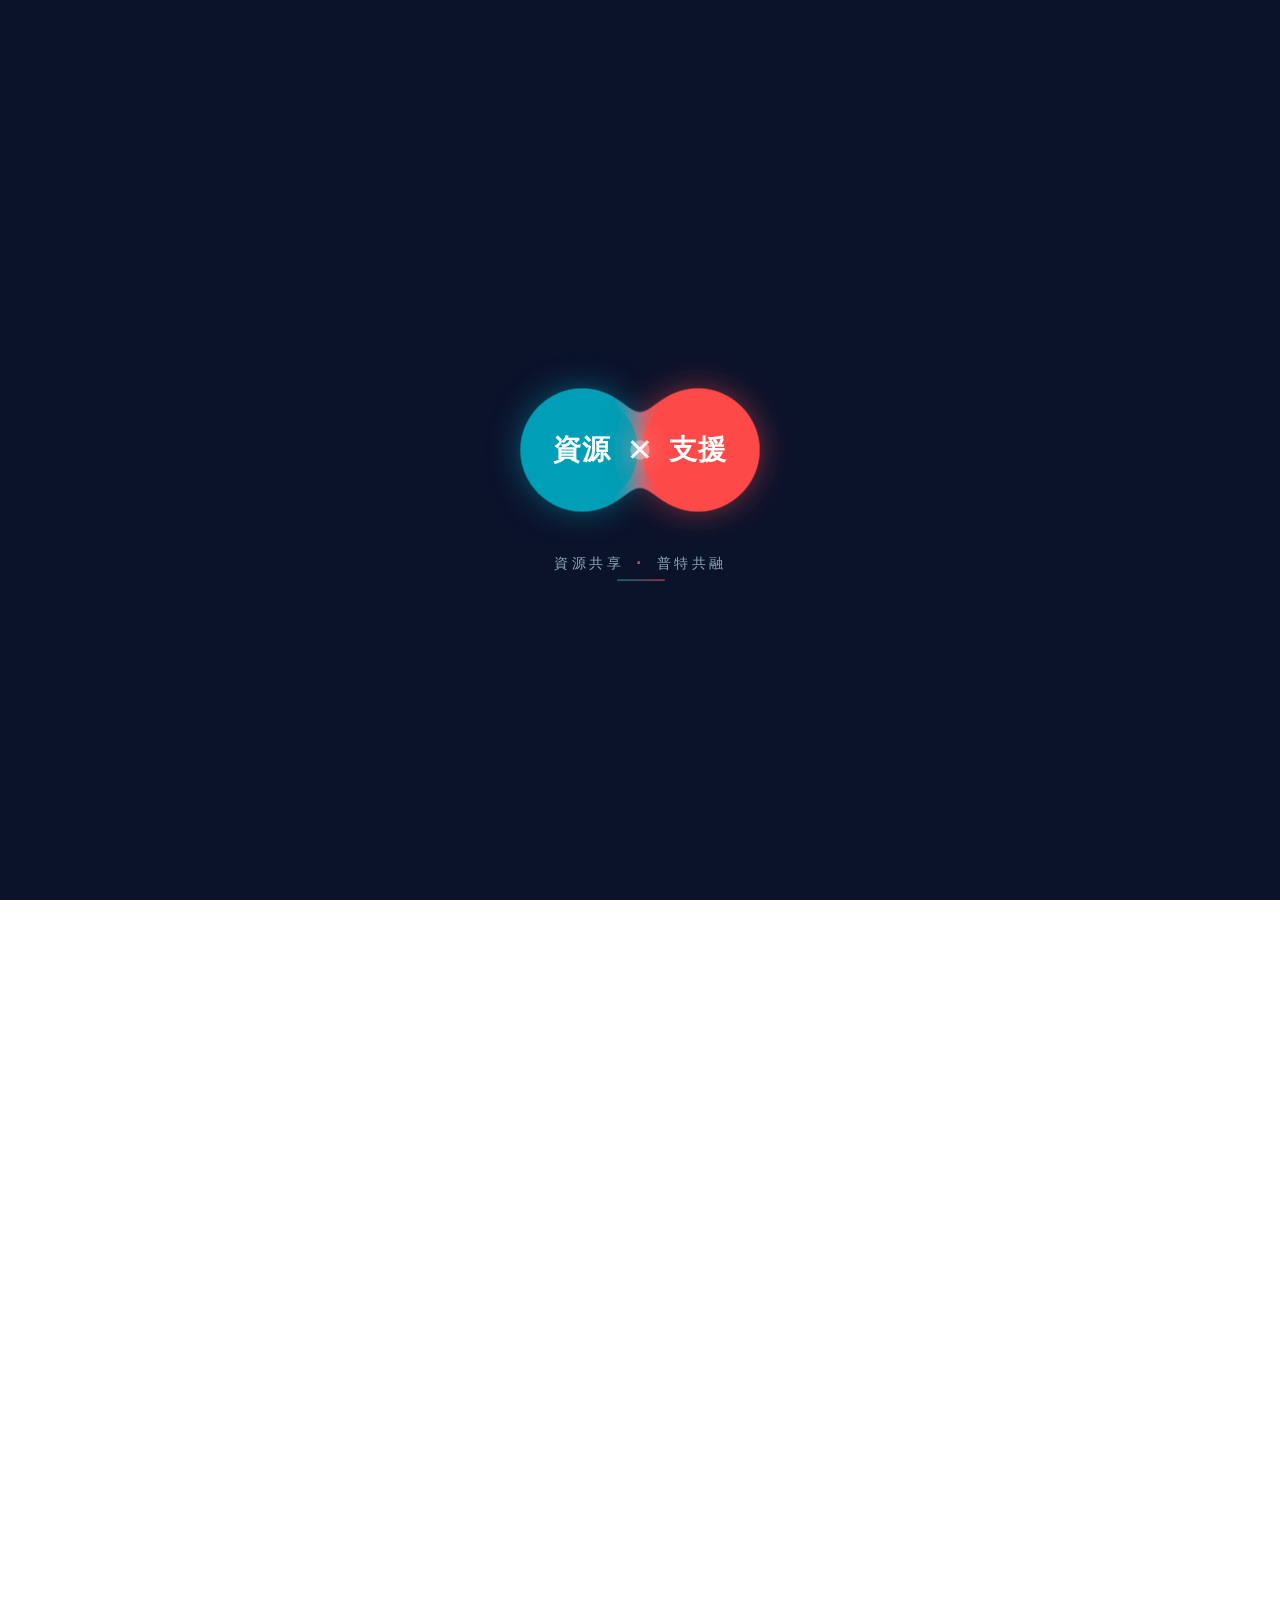
==== commit affb5f6b: "更新了很多華而不實的東西(?)" ====
--- a/index.html
+++ b/index.html
@@ -85,6 +85,7 @@
         </span>
         <span>向下滑動探索全系列工具</span>
       </div>
+    </div>
   </main>
 
   <!-- 3. 全系列教學工具圖卡區域 -->
--- a/css/main.css
+++ b/css/main.css
@@ -60,7 +60,7 @@
   display: flex;
   justify-content: space-between;
   align-items: center;
-  max-width: 1380px; /* 與下方 Hero 大圖卡、Bento 網格、頁尾左右完全切齊 */
+  max-width: 1380px;
   margin: 0 auto;
   padding: 1rem 1.5rem;
 }
@@ -161,20 +161,22 @@
    ========================================================================== */
 .nav-links {
   display: flex;
+  align-items: center;
   list-style: none;
-  gap: 1.25rem;
+  gap: 1.1rem;
   margin: 0;
   padding: 0;
 }
 
 .nav-links a {
+  display: inline-block;
   text-decoration: none;
   color: #4B5563;
   font-weight: 600;
   font-size: 0.95rem;
   padding: 8px 16px;
   border-radius: 50px;
-  transition: all 0.2s ease;
+  transition: color 0.2s ease, background-color 0.2s ease;
 }
 
 .nav-links a:hover {
@@ -257,6 +259,7 @@
     height: 100dvh;
     background-color: #ffffff;
     flex-direction: column;
+    align-items: stretch;
     justify-content: flex-start;
     padding: 5rem 2rem 2rem 2rem;
     gap: 1.25rem;
@@ -348,7 +351,7 @@
   border: 1px solid rgba(17, 24, 39, 0.15);
   border-radius: 50px;
   cursor: pointer;
-  transition: all 0.25s cubic-bezier(0.16, 1, 0.3, 1);
+  transition: color 0.25s ease, background-color 0.25s ease, border-color 0.25s ease, box-shadow 0.25s ease;
   box-shadow: 0 2px 6px rgba(0, 0, 0, 0.03);
 }
 
@@ -356,7 +359,6 @@
   color: #FFFFFF;
   background-color: #111827;
   border-color: #111827;
-  transform: translateY(-2px);
   box-shadow: 0 6px 14px rgba(17, 24, 39, 0.12);
 }
 
@@ -371,31 +373,98 @@
     gap: 0.875rem;
   }
 }
+
+/* ==========================================================================
+   全站頁面切換「雙色品牌幕簾掃過轉場」(Brand Wipe Transition)
+   ========================================================================== */
 #page-transition-overlay {
   position: fixed;
   inset: 0;
   z-index: 9998;
   background-color: #FFFFFF;
-  opacity: 1;
+  box-shadow: 0 -12px 35px rgba(17, 24, 39, 0.08);
   pointer-events: none;
-  transition: opacity 0.35s cubic-bezier(0.16, 1, 0.3, 1);
-}
-
-#page-transition-overlay.is-loaded {
-  opacity: 0;
-}
-
-#page-transition-overlay.is-leaving {
-  opacity: 1;
+  transform: translate3d(0, 0%, 0);
+  transition: transform 0.52s cubic-bezier(0.76, 0, 0.24, 1);
+  will-change: transform;
+}
+
+#page-transition-overlay .wipe-accent-edge {
+  position: absolute;
+  top: 0;
+  left: 0;
+  right: 0;
+  height: 4px;
+  background: linear-gradient(90deg, #009FB7 0%, #38BDF8 50%, #FE4A49 100%);
+  box-shadow: 0 2px 14px rgba(0, 159, 183, 0.45);
+}
+
+#page-transition-overlay.no-transition {
+  transition: none !important;
+  transform: translate3d(0, 102%, 0);
+}
+
+#page-transition-overlay.is-revealed {
+  transform: translate3d(0, -102%, 0);
+}
+
+#page-transition-overlay.is-entering {
   pointer-events: auto;
-  transition-duration: 0.26s;
-}
-
-/* 首頁初次播放 Splash 開場動畫時，隱藏白底轉場遮罩以免衝突 */
+  transform: translate3d(0, 0%, 0);
+  transition-duration: 0.36s;
+}
+
 html.is-splashing #page-transition-overlay {
   display: none;
 }
 
+/* ==========================================================================
+   標題文字「幾何遮罩逐字揭露」(Kinetic Typography Reveal)
+   ========================================================================== */
+.kinetic-title {
+  display: inline-flex;
+  flex-wrap: wrap;
+  justify-content: center;
+  align-items: baseline;
+}
+
+.changelog-container .kinetic-title,
+.feedback-container .kinetic-title {
+  justify-content: flex-start;
+}
+
+.kinetic-char-mask {
+  display: inline-block;
+  overflow: hidden;
+  vertical-align: bottom;
+  padding-bottom: 0.08em;
+  margin-bottom: -0.08em;
+}
+
+.kinetic-char {
+  display: inline-block;
+  opacity: 0;
+  transform: translateY(115%);
+  will-change: transform, opacity;
+}
+
+.kinetic-space {
+  display: inline-block;
+  width: 0.3em;
+}
+
+/* 磁吸按鈕 GPU 加速優化 */
+.nav-links a,
+.nav-cmd-btn,
+.footer-about-btn,
+.modal-action-btn,
+.submit-btn {
+  will-change: transform;
+}
+
+/* ==========================================================================
+   極簡白色懸浮快速回頂部進度環 (Scroll Progress Ring)
+   ========================================================================== */
 .scroll-progress-btn {
   position: fixed;
   right: 1.75rem;
@@ -415,8 +484,6 @@
   justify-content: center;
   box-shadow: 0 10px 25px -5px rgba(17, 24, 39, 0.14),
               0 2px 8px rgba(17, 24, 39, 0.06);
-
-  /* 預設隱藏，向下滑動後浮現 */
   opacity: 0;
   visibility: hidden;
   transform: translateY(16px) scale(0.9);
@@ -443,8 +510,8 @@
   transform: translateY(0) scale(0.96);
 }
 
-/* 當 Modal 彈窗開啟或 Splash 播放期間隱藏 */
 body.modal-open .scroll-progress-btn,
+body.cmd-open .scroll-progress-btn,
 html.is-splashing .scroll-progress-btn {
   opacity: 0;
   pointer-events: none;
@@ -455,7 +522,7 @@
   inset: 0;
   width: 100%;
   height: 100%;
-  transform: rotate(-90deg); /* 從 12 點鐘方向開始順時針繪製進度 */
+  transform: rotate(-90deg);
 }
 
 .progress-ring-track {
@@ -493,4 +560,324 @@
     width: 48px;
     height: 48px;
   }
+}
+
+/* ==========================================================================
+   全站觸控/點擊微光波紋 (Tactile Click Ripple)
+   ========================================================================== */
+.tactile-click-ripple {
+  position: fixed;
+  width: 14px;
+  height: 14px;
+  margin-left: -7px;
+  margin-top: -7px;
+  border-radius: 50%;
+  pointer-events: none;
+  z-index: 9999999;
+  background: radial-gradient(
+    circle,
+    rgba(0, 159, 183, 0.35) 0%,
+    rgba(254, 74, 73, 0.25) 60%,
+    transparent 100%
+  );
+  border: 1.5px solid rgba(0, 159, 183, 0.55);
+  animation: tactileRippleExpand 0.55s cubic-bezier(0.16, 1, 0.3, 1) forwards;
+}
+
+@keyframes tactileRippleExpand {
+  0% {
+    transform: scale(0.3);
+    opacity: 0.9;
+  }
+  100% {
+    transform: scale(4.2);
+    opacity: 0;
+  }
+}
+
+/* ==========================================================================
+   全站快捷指令搜尋面板 (Command Palette: Ctrl+K / Cmd+K)
+   ========================================================================== */
+.nav-cmd-btn {
+  display: inline-flex;
+  align-items: center;
+  gap: 8px;
+  padding: 6px 12px 6px 14px;
+  background-color: #F3F4F6;
+  border: 1px solid rgba(17, 24, 39, 0.08);
+  border-radius: 50px;
+  color: #4B5563;
+  font-size: 0.88rem;
+  font-weight: 600;
+  cursor: pointer;
+  transition: background-color 0.2s ease, color 0.2s ease, border-color 0.2s ease, box-shadow 0.2s ease;
+}
+
+.nav-cmd-btn:hover {
+  background-color: #FFFFFF;
+  color: #111827;
+  border-color: rgba(0, 159, 183, 0.45);
+  box-shadow: 0 4px 12px rgba(0, 159, 183, 0.12);
+}
+
+.nav-cmd-kbd {
+  font-family: ui-monospace, SFMono-Regular, Menlo, Monaco, Consolas, monospace;
+  font-size: 0.72rem;
+  font-weight: 700;
+  color: #6B7280;
+  background-color: #FFFFFF;
+  border: 1px solid #E5E7EB;
+  border-radius: 6px;
+  padding: 2px 6px;
+  line-height: 1.1;
+}
+
+.cmd-overlay {
+  position: fixed;
+  inset: 0;
+  z-index: 999995;
+  background-color: rgba(17, 24, 39, 0.55);
+  backdrop-filter: blur(8px);
+  -webkit-backdrop-filter: blur(8px);
+  display: none;
+  justify-content: center;
+  align-items: flex-start;
+  padding: 12vh 1rem 1rem 1rem;
+  box-sizing: border-box;
+  opacity: 0;
+  transition: opacity 0.2s ease;
+}
+
+.cmd-overlay.is-open {
+  opacity: 1;
+}
+
+.cmd-dialog {
+  width: 100%;
+  max-width: 620px;
+  background-color: #FFFFFF;
+  border-radius: 22px;
+  box-shadow: 0 25px 60px -12px rgba(0, 0, 0, 0.35),
+              0 0 0 1px rgba(17, 24, 39, 0.08);
+  overflow: hidden;
+  transform: translateY(-12px) scale(0.96);
+  transition: transform 0.28s cubic-bezier(0.16, 1, 0.3, 1);
+}
+
+.cmd-overlay.is-open .cmd-dialog {
+  transform: translateY(0) scale(1);
+}
+
+.cmd-input-wrapper {
+  display: flex;
+  align-items: center;
+  gap: 12px;
+  padding: 1rem 1.25rem;
+  border-bottom: 1px solid #F3F4F6;
+}
+
+.cmd-search-icon {
+  color: #009FB7;
+  flex-shrink: 0;
+}
+
+.cmd-input {
+  flex: 1;
+  border: none;
+  outline: none;
+  font-size: 1rem;
+  font-weight: 500;
+  color: #111827;
+  background: transparent;
+}
+
+.cmd-input::placeholder {
+  color: #9CA3AF;
+}
+
+.cmd-esc-tag {
+  font-size: 0.72rem;
+  font-weight: 700;
+  color: #6B7280;
+  background: #F3F4F6;
+  border: 1px solid #E5E7EB;
+  border-radius: 6px;
+  padding: 4px 8px;
+  cursor: pointer;
+}
+
+.cmd-esc-tag:hover {
+  background: #E5E7EB;
+  color: #111827;
+}
+
+.cmd-results {
+  max-height: 52vh;
+  overflow-y: auto;
+  padding: 0.5rem;
+}
+
+.cmd-group-label {
+  font-size: 0.75rem;
+  font-weight: 700;
+  color: #9CA3AF;
+  padding: 0.5rem 0.75rem 0.25rem 0.75rem;
+  letter-spacing: 0.04em;
+}
+
+.cmd-item {
+  display: flex;
+  align-items: center;
+  gap: 12px;
+  padding: 0.65rem 0.75rem;
+  border-radius: 14px;
+  cursor: pointer;
+  transition: background-color 0.15s ease;
+}
+
+.cmd-item.is-selected {
+  background-color: rgba(0, 159, 183, 0.09);
+}
+
+.cmd-item-thumb {
+  width: 44px;
+  height: 34px;
+  border-radius: 8px;
+  object-fit: cover;
+  flex-shrink: 0;
+  background: #F3F4F6;
+}
+
+.cmd-item-icon {
+  width: 44px;
+  height: 34px;
+  border-radius: 8px;
+  background: #F3F4F6;
+  color: #111827;
+  font-weight: 700;
+  display: flex;
+  align-items: center;
+  justify-content: center;
+  flex-shrink: 0;
+}
+
+.cmd-item-info {
+  flex: 1;
+  min-width: 0;
+}
+
+.cmd-item-title-row {
+  display: flex;
+  align-items: center;
+  gap: 8px;
+}
+
+.cmd-item-title {
+  font-size: 0.96rem;
+  font-weight: 700;
+  color: #111827;
+  white-space: nowrap;
+  overflow: hidden;
+  text-overflow: ellipsis;
+}
+
+.cmd-item.is-selected .cmd-item-title {
+  color: #009FB7;
+}
+
+.cmd-item-sub {
+  font-size: 0.82rem;
+  color: #6B7280;
+  white-space: nowrap;
+  overflow: hidden;
+  text-overflow: ellipsis;
+  margin-top: 2px;
+}
+
+.cmd-status-pill {
+  font-size: 0.68rem;
+  font-weight: 700;
+  padding: 2px 7px;
+  border-radius: 50px;
+  color: #fff;
+}
+
+.cmd-status-pill.is-maint {
+  background-color: #EF4444;
+}
+
+.cmd-status-pill.is-soon {
+  background-color: #F59E0B;
+}
+
+.cmd-item-tags {
+  display: flex;
+  gap: 4px;
+  flex-shrink: 0;
+}
+
+.cmd-item-tags span {
+  font-size: 0.72rem;
+  font-weight: 700;
+  color: #009FB7;
+  background: rgba(0, 159, 183, 0.08);
+  padding: 3px 8px;
+  border-radius: 6px;
+}
+
+.cmd-empty {
+  padding: 2.5rem 1rem;
+  text-align: center;
+  color: #6B7280;
+  font-size: 0.95rem;
+}
+
+.cmd-footer {
+  display: flex;
+  justify-content: space-between;
+  align-items: center;
+  padding: 0.65rem 1.25rem;
+  background-color: #F9FAFB;
+  border-top: 1px solid #F3F4F6;
+  font-size: 0.78rem;
+  color: #6B7280;
+}
+
+.cmd-hints {
+  display: flex;
+  gap: 14px;
+}
+
+.cmd-hints kbd {
+  font-family: ui-monospace, SFMono-Regular, Menlo, monospace;
+  background: #FFFFFF;
+  border: 1px solid #E5E7EB;
+  border-radius: 4px;
+  padding: 1px 5px;
+  margin-right: 3px;
+  font-size: 0.72rem;
+  color: #374151;
+}
+
+.cmd-brand-tip {
+  font-weight: 700;
+  color: #009FB7;
+}
+
+@media (max-width: 768px) {
+  .nav-cmd-btn {
+    width: 100%;
+    justify-content: space-between;
+    padding: 12px 18px;
+    font-size: 1rem;
+  }
+
+  .cmd-overlay {
+    padding-top: 8vh;
+  }
+
+  .cmd-item-tags,
+  .cmd-hints {
+    display: none;
+  }
 }
--- a/css/hero.css
+++ b/css/hero.css
@@ -94,13 +94,46 @@
   box-shadow: 0 2px 10px rgba(0, 0, 0, 0.02);
 }
 
+/* 珊瑚紅圓點 ＋ 雙層同心圓雷達脈衝呼吸光環 */
 .badge-dot {
+  position: relative;
   width: 8px;
   height: 8px;
   background-color: #FE4A49;
   border-radius: 50%;
   display: inline-block;
-  box-shadow: 0 0 6px rgba(254, 74, 73, 0.6);
+  box-shadow: 0 0 8px rgba(254, 74, 73, 0.75);
+}
+
+.badge-dot::before,
+.badge-dot::after {
+  content: "";
+  position: absolute;
+  inset: -2px;
+  border-radius: 50%;
+  border: 1.5px solid #FE4A49;
+  opacity: 0;
+  pointer-events: none;
+  animation: radarPulseAura 2.6s infinite cubic-bezier(0.16, 1, 0.3, 1);
+}
+
+.badge-dot::after {
+  animation-delay: 1.3s;
+}
+
+@keyframes radarPulseAura {
+  0% {
+    transform: scale(0.8);
+    opacity: 0.85;
+  }
+  75% {
+    transform: scale(2.8);
+    opacity: 0;
+  }
+  100% {
+    transform: scale(2.8);
+    opacity: 0;
+  }
 }
 
 /* 5. 熱門工具卡片展示視窗 */
--- a/css/bento.css
+++ b/css/bento.css
@@ -1,12 +1,12 @@
 /* ==========================================================================
-   Bento Grid 卡片區塊 (最多 2 欄並排 + 游標聚光燈光暈邊框 Spotlight Glow)
+   Bento Grid 卡片區塊 (最多 2 欄並排 + 游標聚光燈光暈邊框 + 3D 雙層視差標籤)
    ========================================================================== */
 
 .bento-section {
   width: 100%;
   max-width: 1380px;
   margin: 0 auto;
-  padding: 3rem 1.5rem 6rem 1.5rem;
+  padding: 3rem 1.5rem 4.5rem 1.5rem;
   box-sizing: border-box;
   scroll-margin-top: 5rem;
   overflow-x: clip;
@@ -42,25 +42,24 @@
   background: #ffffff;
   border: 1px solid #E5E7EB;
   border-radius: 24px;
-  overflow: hidden;
+  transform-style: preserve-3d;
   transition: border-color 0.3s ease, box-shadow 0.3s ease;
   cursor: pointer;
   box-shadow: 0 4px 12px -2px rgba(0, 0, 0, 0.04);
   display: flex;
   flex-direction: column;
-  /* 游標聚光燈座標預設值 */
   --mouse-x: -999px;
   --mouse-y: -999px;
   --spotlight-opacity: 0;
 }
 
-/* 1. 游標聚光燈發光邊框層 (透過 CSS Mask 精準鏤空出 2px 品牌雙色光暈邊框) */
+/* 1. 游標聚光燈發光邊框層 */
 .bento-card::before {
   content: "";
   position: absolute;
   inset: 0;
-  border-radius: inherit;
-  padding: 2px; /* 發光邊框粗細 */
+  border-radius: 24px;
+  padding: 2px;
   background: radial-gradient(
     420px circle at var(--mouse-x) var(--mouse-y),
     rgba(0, 159, 183, 0.95) 0%,
@@ -68,6 +67,7 @@
     transparent 80%
   );
   -webkit-mask: linear-gradient(#fff 0 0) content-box, linear-gradient(#fff 0 0);
+  mask: linear-gradient(#fff 0 0) content-box, linear-gradient(#fff 0 0);
   -webkit-mask-composite: xor;
   mask-composite: exclude;
   opacity: var(--spotlight-opacity);
@@ -81,7 +81,7 @@
   content: "";
   position: absolute;
   inset: 0;
-  border-radius: inherit;
+  border-radius: 24px;
   background: radial-gradient(
     550px circle at var(--mouse-x) var(--mouse-y),
     rgba(0, 159, 183, 0.07) 0%,
@@ -116,7 +116,7 @@
   opacity: 0.7;
 }
 
-/* 維護 / 即將推出 Badge 標籤 */
+/* 維護 / 即將推出 Badge 標籤（3D 空間最高浮起層 Z = 32px） */
 .card-badge {
   position: absolute;
   top: 16px;
@@ -129,6 +129,8 @@
   padding: 5px 12px;
   border-radius: 50px;
   backdrop-filter: blur(4px);
+  transform: translateZ(32px);
+  box-shadow: 0 8px 18px rgba(17, 24, 39, 0.22);
 }
 
 .bento-card.status-maintenance .card-badge {
@@ -140,7 +142,7 @@
 }
 
 /* ==========================================================================
-   Bento Grid 縮圖與 Hover 影片淡入切換
+   Bento Grid 縮圖與 Hover 影片淡入切換（上方圓角裁切）
    ========================================================================== */
 
 .preview-wrapper {
@@ -149,6 +151,9 @@
   height: clamp(220px, 24vw, 320px);
   overflow: hidden;
   background: #F3F4F6;
+  border-top-left-radius: 23px;
+  border-top-right-radius: 23px;
+  transform: translateZ(0px);
 }
 
 .preview-img {
@@ -182,13 +187,17 @@
   position: relative;
   z-index: 2;
   padding: 1.5rem 1.75rem;
-}
-
+  transform-style: preserve-3d;
+}
+
+/* 平台標籤（3D 空間中景浮起層 Z = 22px） */
 .platform-icons {
   display: flex;
   flex-wrap: wrap;
   gap: 6px;
   margin-bottom: 0.65rem;
+  transform: translateZ(22px);
+  transition: transform 0.35s cubic-bezier(0.16, 1, 0.3, 1);
 }
 
 .platform-icons span,
@@ -199,13 +208,137 @@
   font-weight: 700;
   padding: 3px 10px;
   border-radius: 6px;
-}
-
+  transition: box-shadow 0.3s ease;
+}
+
+.bento-card:hover .platform-icons span,
+.bento-card:hover .platform-icons i {
+  box-shadow: 0 4px 10px rgba(0, 159, 183, 0.14);
+}
+
+/* 工具標題（3D 空間前景浮起層 Z = 14px） */
 .card-title {
   font-size: 1.35rem;
   font-weight: 800;
   color: #111827;
   margin: 0;
+  transform: translateZ(14px);
+  transition: transform 0.35s cubic-bezier(0.16, 1, 0.3, 1), color 0.25s ease;
+}
+
+.bento-card:hover .card-title {
+  color: #009FB7;
+}
+
+/* ==========================================================================
+   空間物理「重力彈珠工具收藏盒」(Matter.js Interactive Toybox)
+   ========================================================================== */
+.toybox-section {
+  width: 100%;
+  max-width: 1380px;
+  margin: 0 auto 5rem auto;
+  padding: 0 1.5rem;
+  box-sizing: border-box;
+}
+
+.toybox-header {
+  display: flex;
+  justify-content: space-between;
+  align-items: flex-end;
+  gap: 1rem;
+  margin-bottom: 1.25rem;
+  flex-wrap: wrap;
+}
+
+.toybox-title {
+  margin: 0 0 0.35rem 0;
+  font-size: 1.4rem;
+  font-weight: 800;
+  color: #111827;
+}
+
+.toybox-subtitle {
+  margin: 0;
+  font-size: 0.92rem;
+  color: #6B7280;
+}
+
+.toybox-reset-btn {
+  display: inline-flex;
+  align-items: center;
+  gap: 6px;
+  padding: 8px 16px;
+  font-size: 0.85rem;
+  font-weight: 700;
+  color: #111827;
+  background-color: #FFFFFF;
+  border: 1px solid rgba(17, 24, 39, 0.14);
+  border-radius: 50px;
+  cursor: pointer;
+  transition: all 0.2s ease;
+  box-shadow: 0 2px 6px rgba(0, 0, 0, 0.03);
+}
+
+.toybox-reset-btn:hover {
+  border-color: #009FB7;
+  color: #009FB7;
+  box-shadow: 0 6px 14px rgba(0, 159, 183, 0.14);
+}
+
+.toybox-stage {
+  position: relative;
+  width: 100%;
+  height: 280px;
+  background: linear-gradient(180deg, #F9FAFB 0%, #F3F4F6 100%);
+  border: 1px solid rgba(17, 24, 39, 0.08);
+  border-radius: 28px;
+  overflow: hidden;
+  cursor: grab;
+  user-select: none;
+  touch-action: pan-y;
+  box-shadow: inset 0 2px 12px rgba(17, 24, 39, 0.03);
+}
+
+.toybox-stage.is-grabbing {
+  cursor: grabbing;
+}
+
+.toybox-hint-watermark {
+  position: absolute;
+  inset: 0;
+  display: flex;
+  align-items: center;
+  justify-content: center;
+  font-size: clamp(2rem, 6vw, 4.5rem);
+  font-weight: 900;
+  letter-spacing: 0.08em;
+  color: rgba(17, 24, 39, 0.035);
+  pointer-events: none;
+}
+
+.toybox-pill {
+  position: absolute;
+  top: 0;
+  left: 0;
+  display: inline-flex;
+  align-items: center;
+  gap: 8px;
+  padding: 11px 22px;
+  border-radius: 999px;
+  border: 1.5px solid transparent;
+  font-size: 0.96rem;
+  font-weight: 800;
+  white-space: nowrap;
+  box-shadow: 0 8px 20px -4px rgba(17, 24, 39, 0.14);
+  pointer-events: none;
+  will-change: transform;
+}
+
+.toybox-pill-dot {
+  width: 8px;
+  height: 8px;
+  border-radius: 50%;
+  flex-shrink: 0;
 }
 
 /* ==========================================================================
@@ -227,7 +360,7 @@
 
 @media (max-width: 768px) {
   .bento-section {
-    padding: 2.5rem 1rem 4rem 1rem;
+    padding: 2.5rem 1rem 3rem 1rem;
   }
 
   .bento-grid {
@@ -238,4 +371,19 @@
   .preview-wrapper {
     height: clamp(180px, 54vw, 260px);
   }
+
+  .toybox-section {
+    padding: 0 1rem;
+    margin-bottom: 3.5rem;
+  }
+
+  .toybox-stage {
+    height: 240px;
+    border-radius: 22px;
+  }
+
+  .toybox-pill {
+    padding: 9px 16px;
+    font-size: 0.85rem;
+  }
 }
--- a/css/modal.css
+++ b/css/modal.css
@@ -1,3 +1,7 @@
+/* ==========================================================================
+   Modal 工具預覽彈窗專用樣式 (含背景景深縮放特效，無外圈流光框)
+   ========================================================================== */
+
 /* 背景頁面元素景深過渡準備 */
 body > header,
 body > main,
@@ -45,7 +49,7 @@
   opacity: 1;
 }
 
-/* 彈窗主體 (純淨極簡白底，無流光邊框) */
+/* 彈窗主體 (純淨極簡白底，禁止水平溢出以徹底杜絕水平捲動條) */
 .modal-content,
 .modal-card {
   position: relative;
@@ -55,6 +59,7 @@
   max-height: 85vh;
   max-height: 85dvh;
   border-radius: 24px;
+  overflow-x: hidden;
   overflow-y: auto;
   box-shadow: 0 25px 50px -12px rgba(0, 0, 0, 0.32), 0 0 0 1px rgba(17, 24, 39, 0.06);
   -webkit-overflow-scrolling: touch;
@@ -179,7 +184,7 @@
   margin: 0;
 }
 
-/* 操作按鈕 (對齊品牌色彩系統) */
+/* 操作按鈕：僅過渡背景色與陰影，避免 CSS transition 與 JS 磁吸物理位移打架 */
 .modal-action-btn {
   display: block;
   width: 100%;
@@ -191,7 +196,7 @@
   font-size: 1rem;
   font-weight: 700;
   border-radius: 50px;
-  transition: all 0.2s ease;
+  transition: background-color 0.25s ease, box-shadow 0.25s ease;
   border: none;
   cursor: pointer;
   box-sizing: border-box;
@@ -199,7 +204,7 @@
 
 .modal-action-btn:hover:not(.disabled) {
   background-color: #009FB7;
-  transform: translateY(-2px);
+  box-shadow: 0 10px 22px -6px rgba(0, 159, 183, 0.45);
 }
 
 .modal-action-btn.disabled {
@@ -238,4 +243,23 @@
     width: 44px;
     height: 44px;
   }
+}
+
+html.is-vt-morphing .modal-overlay,
+html.is-vt-morphing .modal-content,
+html.is-vt-morphing .modal-card {
+  transition: none !important;
+}
+
+::view-transition-group(active-tool-preview) {
+  animation-duration: 0.42s;
+  animation-timing-function: cubic-bezier(0.16, 1, 0.3, 1);
+  z-index: 1000000;
+}
+
+::view-transition-old(active-tool-preview),
+::view-transition-new(active-tool-preview) {
+  border-radius: 24px;
+  overflow: hidden;
+  object-fit: cover;
 }
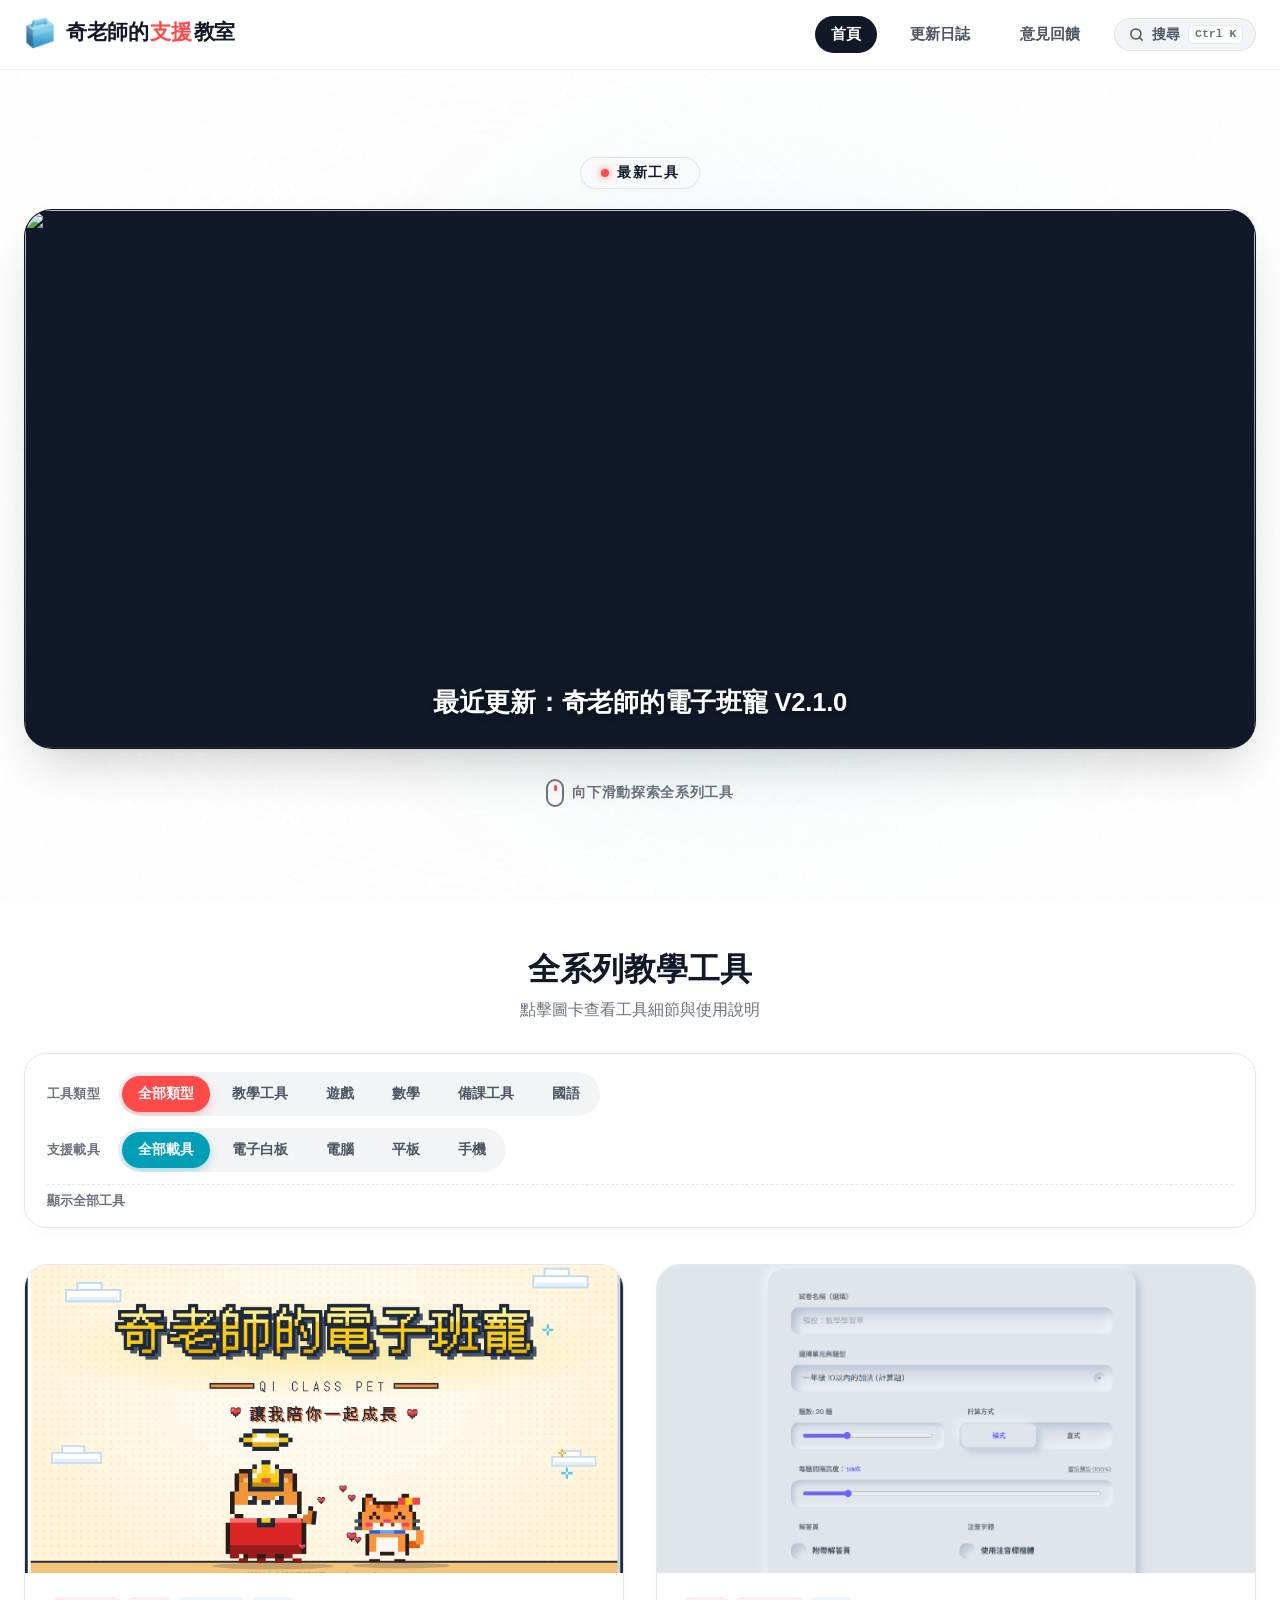
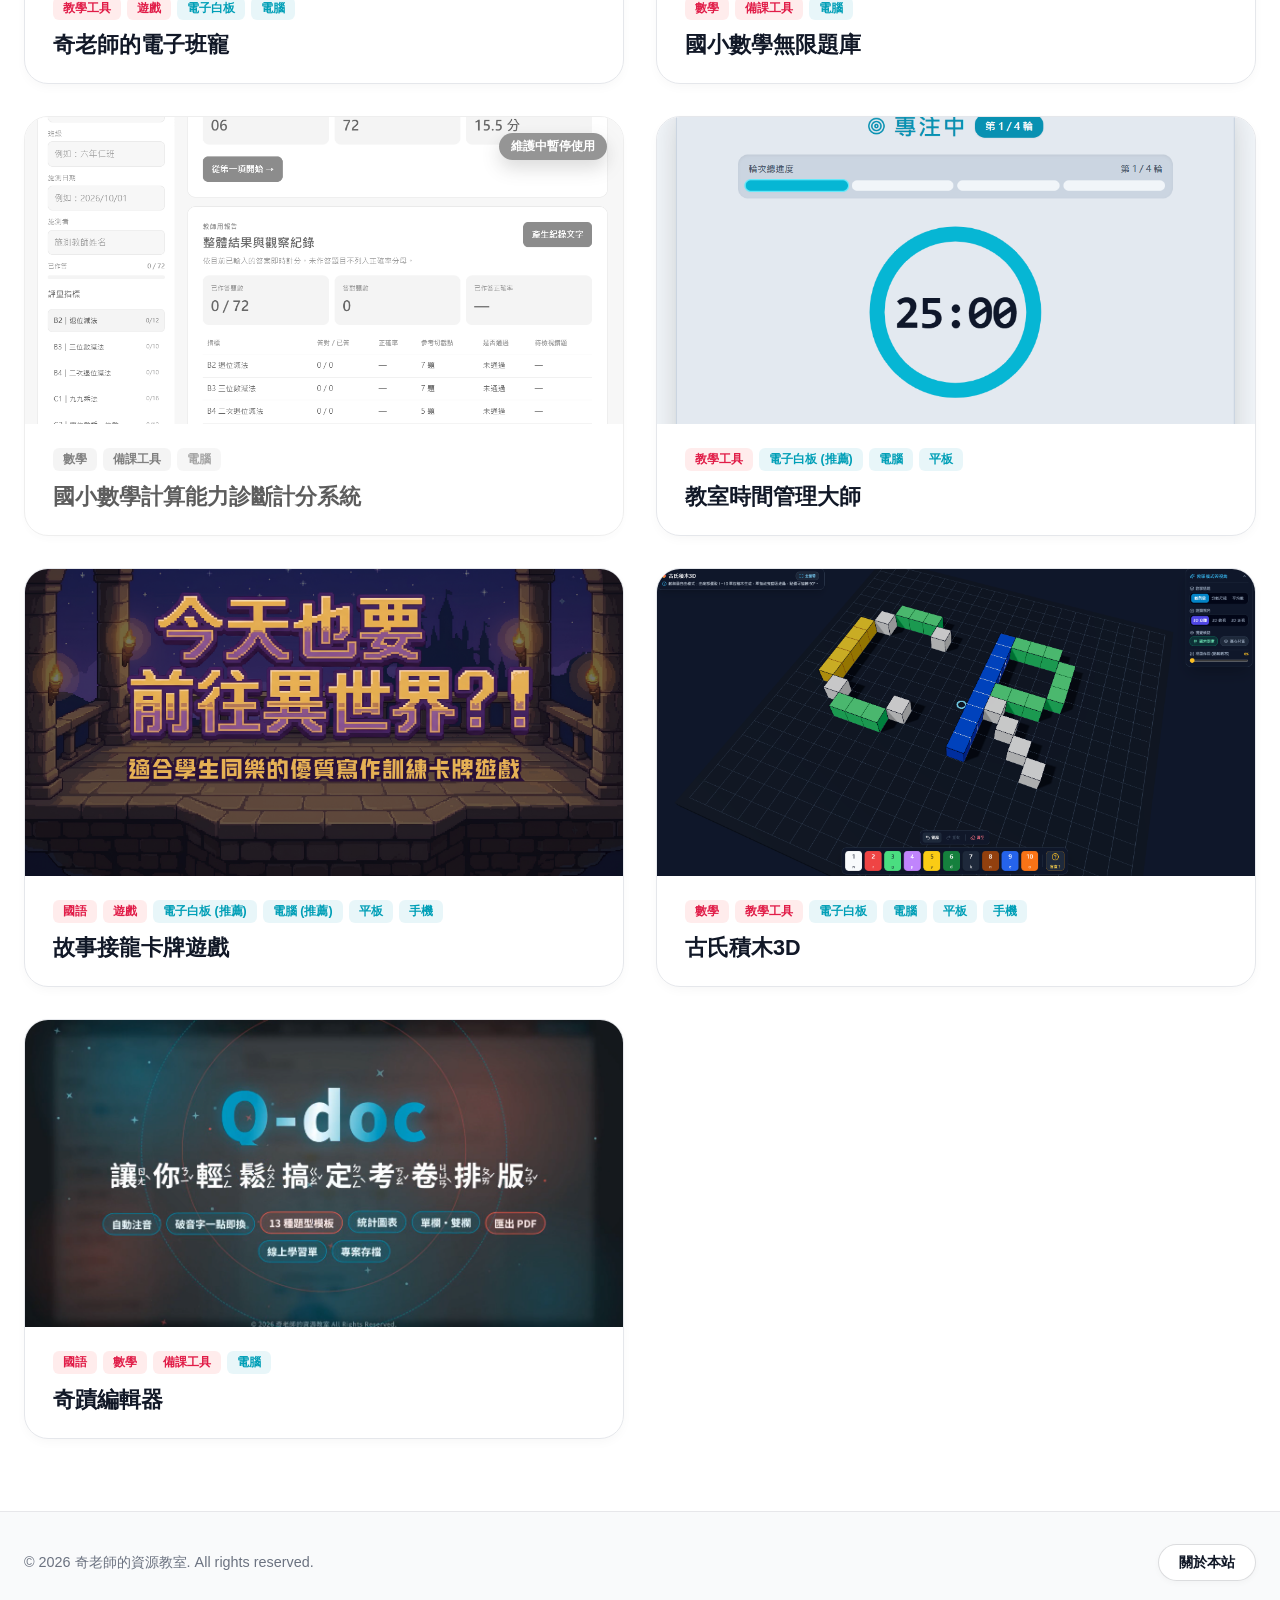
==== commit 0faa2ab7: "新工具上架" ====
--- a/index.html
+++ b/index.html
@@ -22,6 +22,8 @@
   <script src="https://cdnjs.cloudflare.com/ajax/libs/animejs/3.2.2/anime.min.js" defer></script>
   <script src="https://cdnjs.cloudflare.com/ajax/libs/wow/1.1.2/wow.min.js" defer></script>
   <script src="https://unpkg.com/lenis@1.1.18/dist/lenis.min.js" defer></script>
+
+  <script type="module" src="https://get.microsoft.com/badge/ms-store-badge.bundled.js"></script>
 </head>
 <body>
 
--- a/css/main.css
+++ b/css/main.css
@@ -39,12 +39,12 @@
   transform: translateY(-10px);
 }
 
-/* 導覽列（透光極簡白，支援 Splash 結束後的優雅進場過渡） */
+/* 導覽列（透光極簡白，層級高於品牌藍圓形轉場遮罩 z-index: 98） */
 header {
   position: sticky;
   top: 0;
   z-index: 100;
-  background-color: rgba(255, 255, 255, 0.85);
+  background-color: rgba(255, 255, 255, 0.88);
   backdrop-filter: blur(12px);
   -webkit-backdrop-filter: blur(12px); 
   border-bottom: 1px solid rgba(17, 24, 39, 0.06);
@@ -54,6 +54,31 @@
   transition: opacity 0.6s cubic-bezier(0.16, 1, 0.3, 1),
               transform 0.6s cubic-bezier(0.16, 1, 0.3, 1),
               visibility 0s linear 0s;
+}
+
+/* 慢速網路導覽列底部流光進度條 */
+.nav-loading-progress {
+  position: absolute;
+  left: 0;
+  bottom: -1px;
+  height: 3px;
+  width: 0%;
+  background: linear-gradient(90deg, #009FB7 0%, #38BDF8 50%, #FE4A49 100%);
+  box-shadow: 0 2px 10px rgba(0, 159, 183, 0.5);
+  border-radius: 0 3px 3px 0;
+  pointer-events: none;
+  z-index: 120;
+  transition: width 1.6s cubic-bezier(0.12, 0.8, 0.25, 1), opacity 0.25s ease;
+}
+
+.nav-loading-progress.is-loading {
+  width: 82%;
+}
+
+.nav-loading-progress.is-done {
+  width: 100%;
+  opacity: 0;
+  transition: width 0.18s ease-out, opacity 0.25s ease 0.1s;
 }
 
 .navbar {
@@ -176,7 +201,7 @@
   font-size: 0.95rem;
   padding: 8px 16px;
   border-radius: 50px;
-  transition: color 0.2s ease, background-color 0.2s ease;
+  transition: color 0.25s ease, background-color 0.25s ease;
 }
 
 .nav-links a:hover {
@@ -375,46 +400,33 @@
 }
 
 /* ==========================================================================
-   全站頁面切換「雙色品牌幕簾掃過轉場」(Brand Wipe Transition)
+   品牌藍圓形持續擴散轉場遮罩 (Brand Blue Continuous Iris Transition)
+   層級 z-index: 98 精準夾在「主內容與回頂部按鈕 (95) 之上、頂部導覽列 (100) 之下」
    ========================================================================== */
-#page-transition-overlay {
+.brand-circle-transition {
   position: fixed;
   inset: 0;
-  z-index: 9998;
-  background-color: #FFFFFF;
-  box-shadow: 0 -12px 35px rgba(17, 24, 39, 0.08);
+  z-index: 98;
   pointer-events: none;
-  transform: translate3d(0, 0%, 0);
-  transition: transform 0.52s cubic-bezier(0.76, 0, 0.24, 1);
-  will-change: transform;
-}
-
-#page-transition-overlay .wipe-accent-edge {
-  position: absolute;
-  top: 0;
-  left: 0;
-  right: 0;
-  height: 4px;
-  background: linear-gradient(90deg, #009FB7 0%, #38BDF8 50%, #FE4A49 100%);
-  box-shadow: 0 2px 14px rgba(0, 159, 183, 0.45);
-}
-
-#page-transition-overlay.no-transition {
-  transition: none !important;
-  transform: translate3d(0, 102%, 0);
-}
-
-#page-transition-overlay.is-revealed {
-  transform: translate3d(0, -102%, 0);
-}
-
-#page-transition-overlay.is-entering {
+  opacity: 0;
+  visibility: hidden;
+  background: radial-gradient(
+    circle at 50% 35%,
+    #14B8CE 0%,
+    #009FB7 52%,
+    #007F94 100%
+  );
+  clip-path: circle(0px at 50% 50%);
+  -webkit-clip-path: circle(0px at 50% 50%);
+  will-change: clip-path, mask-image, opacity;
+}
+
+.brand-circle-transition.is-active {
+  visibility: visible;
   pointer-events: auto;
-  transform: translate3d(0, 0%, 0);
-  transition-duration: 0.36s;
-}
-
-html.is-splashing #page-transition-overlay {
+}
+
+html.is-splashing .brand-circle-transition {
   display: none;
 }
 
--- a/css/bento.css
+++ b/css/bento.css
@@ -1,5 +1,5 @@
 /* ==========================================================================
-   Bento Grid 卡片區塊 (最多 2 欄並排 + 游標聚光燈光暈邊框 + 3D 雙層視差標籤)
+   Bento Grid 卡片區塊 (最多 2 欄並排 + 游標聚光燈光暈邊框 + 雙排交集篩選膠囊)
    ========================================================================== */
 
 .bento-section {
@@ -14,7 +14,7 @@
 
 .section-title-wrapper {
   text-align: center;
-  margin-bottom: 3rem;
+  margin-bottom: 2rem;
 }
 
 .section-title {
@@ -30,11 +30,204 @@
   margin: 0;
 }
 
-/* 最多 2 欄並排網格 */
+/* ==========================================================================
+   雙排交集篩選膠囊列 (桌機居中 + 手機保持兩端完整圓弧水平滑動)
+   ========================================================================== */
+.bento-filter-bar {
+  display: flex;
+  flex-direction: column;
+  gap: 0.75rem;
+  margin-bottom: 2.25rem;
+  background: #FFFFFF;
+  border: 1px solid #E5E7EB;
+  border-radius: 22px;
+  padding: 1.1rem 1.35rem;
+  box-shadow: 0 4px 16px -4px rgba(17, 24, 39, 0.04);
+}
+
+.filter-row {
+  display: flex;
+  align-items: center;
+  gap: 0.85rem;
+  min-width: 0;
+}
+
+.filter-row-label {
+  flex-shrink: 0;
+  font-size: 0.82rem;
+  font-weight: 800;
+  color: #6B7280;
+  letter-spacing: 0.03em;
+  padding-right: 0.25rem;
+}
+
+/* 將圓角與灰底放在最外層可捲動膠囊視窗，確保手機端兩側永遠維持完美圓弧不被直角裁切 */
+.filter-track-scroll {
+  flex: 0 1 auto;
+  max-width: 100%;
+  min-width: 0;
+  background: #F3F4F6;
+  border-radius: 999px;
+  overflow-x: auto;
+  overflow-y: hidden;
+  overscroll-behavior-x: contain;
+  -webkit-overflow-scrolling: touch;
+  scrollbar-width: none;
+  -webkit-mask-image: -webkit-radial-gradient(white, black);
+}
+
+.filter-track-scroll::-webkit-scrollbar {
+  display: none;
+}
+
+.filter-track {
+  position: relative;
+  display: inline-flex;
+  align-items: center;
+  gap: 6px;
+  padding: 4px;
+  background: transparent;
+  border-radius: 999px;
+}
+
+/* 液態滑動高亮指示底框 */
+.filter-active-indicator {
+  position: absolute;
+  top: 4px;
+  bottom: 4px;
+  left: 0;
+  width: 0;
+  border-radius: 999px;
+  opacity: 0;
+  pointer-events: none;
+  z-index: 1;
+  will-change: transform, width;
+  transition: transform 0.34s cubic-bezier(0.22, 1, 0.36, 1),
+              width 0.34s cubic-bezier(0.22, 1, 0.36, 1),
+              opacity 0.2s ease;
+}
+
+.indicator-category {
+  background: #FE4A49;
+  box-shadow: 0 4px 12px -2px rgba(254, 74, 73, 0.42);
+}
+
+.indicator-platform {
+  background: #009FB7;
+  box-shadow: 0 4px 12px -2px rgba(0, 159, 183, 0.42);
+}
+
+.filter-pill {
+  position: relative;
+  z-index: 2;
+  border: none;
+  background: transparent;
+  color: #4B5563;
+  font-size: 0.88rem;
+  font-weight: 700;
+  padding: 8px 16px;
+  min-height: 36px;
+  border-radius: 999px;
+  cursor: pointer;
+  white-space: nowrap;
+  transition: color 0.25s ease;
+  -webkit-tap-highlight-color: transparent;
+}
+
+.filter-pill:hover:not(.is-active) {
+  color: #111827;
+}
+
+.filter-pill.is-active {
+  color: #FFFFFF;
+}
+
+/* 篩選結果統計與重置列 */
+.filter-status-bar {
+  display: flex;
+  justify-content: space-between;
+  align-items: center;
+  padding-top: 0.45rem;
+  border-top: 1px dashed #E5E7EB;
+  font-size: 0.84rem;
+}
+
+.filter-count-text {
+  color: #6B7280;
+  font-weight: 600;
+}
+
+.filter-clear-btn {
+  display: inline-flex;
+  align-items: center;
+  gap: 4px;
+  border: none;
+  background: rgba(254, 74, 73, 0.1);
+  color: #E11D48;
+  font-size: 0.8rem;
+  font-weight: 700;
+  padding: 5px 12px;
+  border-radius: 999px;
+  cursor: pointer;
+  transition: background-color 0.2s ease;
+}
+
+.filter-clear-btn:hover {
+  background: rgba(254, 74, 73, 0.18);
+}
+
+/* 篩選結果為 0 筆的空狀態提示 */
+.bento-empty-state {
+  text-align: center;
+  padding: 3.5rem 1.5rem;
+  background: #FFFFFF;
+  border: 1px dashed #D1D5DB;
+  border-radius: 24px;
+  margin-top: 1rem;
+}
+
+.empty-state-title {
+  margin: 0 0 0.5rem 0;
+  font-size: 1.2rem;
+  font-weight: 800;
+  color: #111827;
+}
+
+.empty-state-desc {
+  margin: 0 0 1.25rem 0;
+  font-size: 0.95rem;
+  color: #6B7280;
+}
+
+.empty-state-reset-btn {
+  padding: 10px 24px;
+  border: none;
+  border-radius: 999px;
+  background: #111827;
+  color: #FFFFFF;
+  font-size: 0.9rem;
+  font-weight: 700;
+  cursor: pointer;
+  transition: background-color 0.2s ease;
+}
+
+.empty-state-reset-btn:hover {
+  background: #009FB7;
+}
+
+/* 最多 2 欄並排網格（設為 relative 供退場卡片原地絕對定位縮小淡出） */
 .bento-grid {
+  position: relative;
   display: grid;
   grid-template-columns: repeat(2, 1fr);
   gap: 2rem;
+}
+
+/* FLIP 空間重排進行期間，暫停 VanillaTilt 與 hover 干擾並提升至 GPU 圖層 */
+.bento-grid.is-filtering .bento-card {
+  pointer-events: none !important;
+  transition: none !important;
+  will-change: transform, opacity;
 }
 
 .bento-card {
@@ -99,13 +292,14 @@
   box-shadow: 0 18px 34px -6px rgba(0, 159, 183, 0.16);
 }
 
-/* WOW.js + Anime.js 滾動側滑進場初始狀態 */
-.bento-card.wow-anime-card {
+/* WOW.js + Anime.js 滾動側滑進場初始狀態（僅在尚未動畫完成時生效） */
+.bento-card.wow-anime-card:not(.is-animated) {
   opacity: 0;
   will-change: transform, opacity;
 }
 
-.bento-card.wow-anime-card.is-animated {
+.bento-card.is-animated {
+  opacity: 1;
   will-change: auto;
 }
 
@@ -190,28 +384,53 @@
   transform-style: preserve-3d;
 }
 
-/* 平台標籤（3D 空間中景浮起層 Z = 22px） */
+/* 雙色標籤容器（3D 空間中景浮起層 Z = 22px） */
 .platform-icons {
   display: flex;
   flex-wrap: wrap;
   gap: 6px;
   margin-bottom: 0.65rem;
+  width: fit-content;
   transform: translateZ(22px);
   transition: transform 0.35s cubic-bezier(0.16, 1, 0.3, 1);
 }
 
-.platform-icons span,
+/* 工具類型標籤（純淨半透明磨砂玻璃紅，無外框） */
+.platform-icons .tag-category {
+  font-size: 0.78rem;
+  color: #E11D48;
+  background: rgba(254, 74, 73, 0.1);
+  backdrop-filter: blur(8px);
+  -webkit-backdrop-filter: blur(8px);
+  border: none;
+  font-weight: 800;
+  padding: 3px 10px;
+  border-radius: 6px;
+  transition: box-shadow 0.3s ease;
+}
+
+.bento-card:hover .platform-icons .tag-category {
+  box-shadow: 0 4px 10px rgba(254, 74, 73, 0.14);
+}
+
+/* 載具平台標籤（純淨半透明磨砂玻璃湖水藍，無外框） */
+.platform-icons .tag-platform,
+.platform-icons span:not(.tag-category),
 .platform-icons i {
   font-size: 0.78rem;
   color: #009FB7;
-  background: rgba(0, 159, 183, 0.08);
+  background: rgba(0, 159, 183, 0.09);
+  backdrop-filter: blur(8px);
+  -webkit-backdrop-filter: blur(8px);
+  border: none;
   font-weight: 700;
   padding: 3px 10px;
   border-radius: 6px;
   transition: box-shadow 0.3s ease;
 }
 
-.bento-card:hover .platform-icons span,
+.bento-card:hover .platform-icons .tag-platform,
+.bento-card:hover .platform-icons span:not(.tag-category),
 .bento-card:hover .platform-icons i {
   box-shadow: 0 4px 10px rgba(0, 159, 183, 0.14);
 }
@@ -222,6 +441,7 @@
   font-weight: 800;
   color: #111827;
   margin: 0;
+  width: fit-content;
   transform: translateZ(14px);
   transition: transform 0.35s cubic-bezier(0.16, 1, 0.3, 1), color 0.25s ease;
 }
@@ -231,118 +451,7 @@
 }
 
 /* ==========================================================================
-   空間物理「重力彈珠工具收藏盒」(Matter.js Interactive Toybox)
-   ========================================================================== */
-.toybox-section {
-  width: 100%;
-  max-width: 1380px;
-  margin: 0 auto 5rem auto;
-  padding: 0 1.5rem;
-  box-sizing: border-box;
-}
-
-.toybox-header {
-  display: flex;
-  justify-content: space-between;
-  align-items: flex-end;
-  gap: 1rem;
-  margin-bottom: 1.25rem;
-  flex-wrap: wrap;
-}
-
-.toybox-title {
-  margin: 0 0 0.35rem 0;
-  font-size: 1.4rem;
-  font-weight: 800;
-  color: #111827;
-}
-
-.toybox-subtitle {
-  margin: 0;
-  font-size: 0.92rem;
-  color: #6B7280;
-}
-
-.toybox-reset-btn {
-  display: inline-flex;
-  align-items: center;
-  gap: 6px;
-  padding: 8px 16px;
-  font-size: 0.85rem;
-  font-weight: 700;
-  color: #111827;
-  background-color: #FFFFFF;
-  border: 1px solid rgba(17, 24, 39, 0.14);
-  border-radius: 50px;
-  cursor: pointer;
-  transition: all 0.2s ease;
-  box-shadow: 0 2px 6px rgba(0, 0, 0, 0.03);
-}
-
-.toybox-reset-btn:hover {
-  border-color: #009FB7;
-  color: #009FB7;
-  box-shadow: 0 6px 14px rgba(0, 159, 183, 0.14);
-}
-
-.toybox-stage {
-  position: relative;
-  width: 100%;
-  height: 280px;
-  background: linear-gradient(180deg, #F9FAFB 0%, #F3F4F6 100%);
-  border: 1px solid rgba(17, 24, 39, 0.08);
-  border-radius: 28px;
-  overflow: hidden;
-  cursor: grab;
-  user-select: none;
-  touch-action: pan-y;
-  box-shadow: inset 0 2px 12px rgba(17, 24, 39, 0.03);
-}
-
-.toybox-stage.is-grabbing {
-  cursor: grabbing;
-}
-
-.toybox-hint-watermark {
-  position: absolute;
-  inset: 0;
-  display: flex;
-  align-items: center;
-  justify-content: center;
-  font-size: clamp(2rem, 6vw, 4.5rem);
-  font-weight: 900;
-  letter-spacing: 0.08em;
-  color: rgba(17, 24, 39, 0.035);
-  pointer-events: none;
-}
-
-.toybox-pill {
-  position: absolute;
-  top: 0;
-  left: 0;
-  display: inline-flex;
-  align-items: center;
-  gap: 8px;
-  padding: 11px 22px;
-  border-radius: 999px;
-  border: 1.5px solid transparent;
-  font-size: 0.96rem;
-  font-weight: 800;
-  white-space: nowrap;
-  box-shadow: 0 8px 20px -4px rgba(17, 24, 39, 0.14);
-  pointer-events: none;
-  will-change: transform;
-}
-
-.toybox-pill-dot {
-  width: 8px;
-  height: 8px;
-  border-radius: 50%;
-  flex-shrink: 0;
-}
-
-/* ==========================================================================
-   響應式斷點 (平板與手機)
+   響應式斷點 (平板與手機觸控最佳化)
    ========================================================================== */
 @media (max-width: 900px) {
   .bento-grid {
@@ -363,6 +472,27 @@
     padding: 2.5rem 1rem 3rem 1rem;
   }
 
+  .bento-filter-bar {
+    padding: 0.9rem 0.95rem;
+    border-radius: 20px;
+    gap: 0.65rem;
+    margin-bottom: 1.65rem;
+  }
+
+  .filter-row {
+    gap: 0.55rem;
+  }
+
+  .filter-row-label {
+    font-size: 0.76rem;
+  }
+
+  .filter-pill {
+    font-size: 0.84rem;
+    padding: 8px 14px;
+    min-height: 40px;
+  }
+
   .bento-grid {
     grid-template-columns: 1fr;
     gap: 1.25rem;
@@ -371,19 +501,4 @@
   .preview-wrapper {
     height: clamp(180px, 54vw, 260px);
   }
-
-  .toybox-section {
-    padding: 0 1rem;
-    margin-bottom: 3.5rem;
-  }
-
-  .toybox-stage {
-    height: 240px;
-    border-radius: 22px;
-  }
-
-  .toybox-pill {
-    padding: 9px 16px;
-    font-size: 0.85rem;
-  }
 }
--- a/css/modal.css
+++ b/css/modal.css
@@ -141,6 +141,7 @@
   font-size: 1.75rem;
   font-weight: 800;
   color: #111827;
+  width: fit-content;
 }
 
 .modal-platforms {
@@ -148,13 +149,31 @@
   gap: 6px;
   margin-bottom: 1rem;
   flex-wrap: wrap;
-}
-
+  width: fit-content;
+}
+
+/* 工具類型標籤（半透明磨砂珊瑚紅，無外框） */
+.modal-category-badge {
+  font-size: 0.75rem;
+  font-weight: 800;
+  color: #E11D48;
+  background: rgba(254, 74, 73, 0.1);
+  backdrop-filter: blur(8px);
+  -webkit-backdrop-filter: blur(8px);
+  border: none;
+  padding: 4px 10px;
+  border-radius: 50px;
+}
+
+/* 載具平台標籤（半透明磨砂湖水藍，無外框） */
 .modal-platform-badge {
   font-size: 0.75rem;
   font-weight: 700;
   color: #009FB7;
-  background: rgba(0, 159, 183, 0.08);
+  background: rgba(0, 159, 183, 0.09);
+  backdrop-filter: blur(8px);
+  -webkit-backdrop-filter: blur(8px);
+  border: none;
   padding: 4px 10px;
   border-radius: 50px;
 }
@@ -213,6 +232,29 @@
   pointer-events: none;
 }
 
+/* Microsoft Store 官方徽章容器（桌面端絕對置中、手機端等比例無損縮放） */
+.modal-ms-store-wrap {
+  display: flex;
+  justify-content: center;
+  align-items: center;
+  width: 100%;
+  min-height: 54px;
+  flex-shrink: 0;
+  margin-top: auto;
+  overflow: visible;
+}
+
+.modal-ms-store-wrap ms-store-badge {
+  display: inline-flex;
+  justify-content: center;
+  align-items: center;
+  width: auto;
+  height: auto;
+  flex-shrink: 0;
+  line-height: 0;
+  transform-origin: center center;
+}
+
 @media (max-width: 640px) {
   .modal-overlay {
     padding: 0.75rem;
@@ -245,21 +287,199 @@
   }
 }
 
+/* ==========================================================================
+   原生 View Transitions API 全卡片多層次空間形變動畫設定
+   (卡片外框 + 預覽影片 + 標題 + 平台標籤 四層同步展開/收合)
+   ========================================================================== */
 html.is-vt-morphing .modal-overlay,
 html.is-vt-morphing .modal-content,
 html.is-vt-morphing .modal-card {
   transition: none !important;
 }
 
-::view-transition-group(active-tool-preview) {
-  animation-duration: 0.42s;
+/* 1. 白色圓角卡片外框層（最底層容器） */
+::view-transition-group(active-tool-card) {
+  animation-duration: 0.44s;
   animation-timing-function: cubic-bezier(0.16, 1, 0.3, 1);
   z-index: 1000000;
 }
 
+::view-transition-old(active-tool-card),
+::view-transition-new(active-tool-card) {
+  border-radius: 24px;
+  overflow: hidden;
+  box-shadow: 0 25px 50px -12px rgba(0, 0, 0, 0.32);
+}
+
+/* 2. 預覽影片 / 縮圖層 */
+::view-transition-group(active-tool-preview) {
+  animation-duration: 0.44s;
+  animation-timing-function: cubic-bezier(0.16, 1, 0.3, 1);
+  z-index: 1000001;
+}
+
 ::view-transition-old(active-tool-preview),
 ::view-transition-new(active-tool-preview) {
-  border-radius: 24px;
+  border-top-left-radius: 24px;
+  border-top-right-radius: 24px;
   overflow: hidden;
   object-fit: cover;
+}
+
+/* 3. 平台標籤膠囊層（維持自然寬高比例，不拉伸變形） */
+::view-transition-group(active-tool-platforms) {
+  animation-duration: 0.44s;
+  animation-timing-function: cubic-bezier(0.16, 1, 0.3, 1);
+  z-index: 1000002;
+}
+
+::view-transition-old(active-tool-platforms),
+::view-transition-new(active-tool-platforms) {
+  height: 100%;
+  width: auto;
+  object-fit: contain;
+}
+
+/* 4. 工具標題文字層（最前景層，平滑飛移並放大） */
+::view-transition-group(active-tool-title) {
+  animation-duration: 0.44s;
+  animation-timing-function: cubic-bezier(0.16, 1, 0.3, 1);
+  z-index: 1000003;
+}
+
+::view-transition-old(active-tool-title),
+::view-transition-new(active-tool-title) {
+  height: 100%;
+  width: auto;
+  object-fit: contain;
+}
+
+/* ==========================================================================
+   小螢幕視窗高度自適應與「主要特色與課堂功能」獨立捲動設計 (iPhone SE 等小機型優化)
+   ========================================================================== */
+
+/* 1. 限制彈窗最大高度在動態可視視窗 (dvh) 內，避免被瀏覽器網址列或底部工具列裁切 */
+.modal-card {
+  display: flex;
+  flex-direction: column;
+  max-height: 90vh;
+  max-height: 90dvh;
+  overflow: hidden;
+}
+
+/* 2. 讓 #modal-body 繼承彈性高度約束 */
+#modal-body {
+  display: flex;
+  flex-direction: column;
+  flex: 1 1 auto;
+  min-height: 0;
+  overflow: hidden;
+}
+
+/* 3. 頂部預覽圖在高度受限時維持比例不變形，不擠壓下方按鈕 */
+.modal-preview {
+  flex-shrink: 0;
+}
+
+/* 4. 彈窗內文區採用 Flex 垂直排列，確保底部按鈕永遠固定在視窗內 */
+.modal-body-content {
+  display: flex;
+  flex-direction: column;
+  flex: 1 1 auto;
+  min-height: 0;
+  overflow: hidden;
+}
+
+.modal-header-info,
+.modal-title,
+.modal-platforms,
+.modal-description {
+  flex-shrink: 0;
+}
+
+/* 5. 核心改動：當視窗高度不足以容納全部內容時，僅讓「主要特色與課堂功能」區塊產生獨立捲動 */
+.modal-features {
+  flex: 1 1 auto;
+  min-height: 0;
+  overflow-y: auto;
+  overscroll-behavior: contain;
+  -webkit-overflow-scrolling: touch;
+  padding-right: 6px;
+  margin-bottom: 1.1rem;
+}
+
+/* 美化特色清單的細緻捲軸（僅在內容超出高度需要滾動時自動出現） */
+.modal-features::-webkit-scrollbar {
+  width: 5px;
+}
+
+.modal-features::-webkit-scrollbar-track {
+  background: rgba(17, 24, 39, 0.04);
+  border-radius: 999px;
+}
+
+.modal-features::-webkit-scrollbar-thumb {
+  background: rgba(0, 159, 183, 0.35);
+  border-radius: 999px;
+}
+
+.modal-features::-webkit-scrollbar-thumb:hover {
+  background: rgba(0, 159, 183, 0.65);
+}
+
+/* 6. 底部行動按鈕永遠保持在原位不被推擠出畫面 */
+.modal-action-btn,
+.modal-ms-store-wrap {
+  flex-shrink: 0;
+  margin-top: auto;
+}
+
+/* 7. 針對 iPhone SE 等超小高度螢幕 (高度 <= 700px 或寬度 <= 480px) 微調垂直間距與預覽圖高度 */
+@media (max-width: 480px), (max-height: 700px) {
+  .modal-card {
+    max-height: 92dvh;
+  }
+
+  .modal-preview {
+    max-height: 155px;
+  }
+
+  .modal-preview img,
+  .modal-preview video {
+    max-height: 155px;
+    object-fit: cover;
+  }
+
+  .modal-body-content {
+    padding: 1.1rem 1.25rem 1.25rem 1.25rem;
+  }
+
+  .modal-title {
+    font-size: 1.25rem;
+    margin-bottom: 0.4rem;
+  }
+
+  .modal-platforms {
+    margin-bottom: 0.65rem;
+  }
+
+  .modal-description {
+    font-size: 0.9rem;
+    line-height: 1.55;
+    margin-bottom: 0.75rem;
+  }
+
+  .modal-features h3 {
+    position: sticky;
+    top: 0;
+    background: #ffffff;
+    padding-bottom: 0.35rem;
+    margin-top: 0;
+    z-index: 2;
+  }
+
+  .modal-features li {
+    font-size: 0.88rem;
+    line-height: 1.5;
+  }
 }
